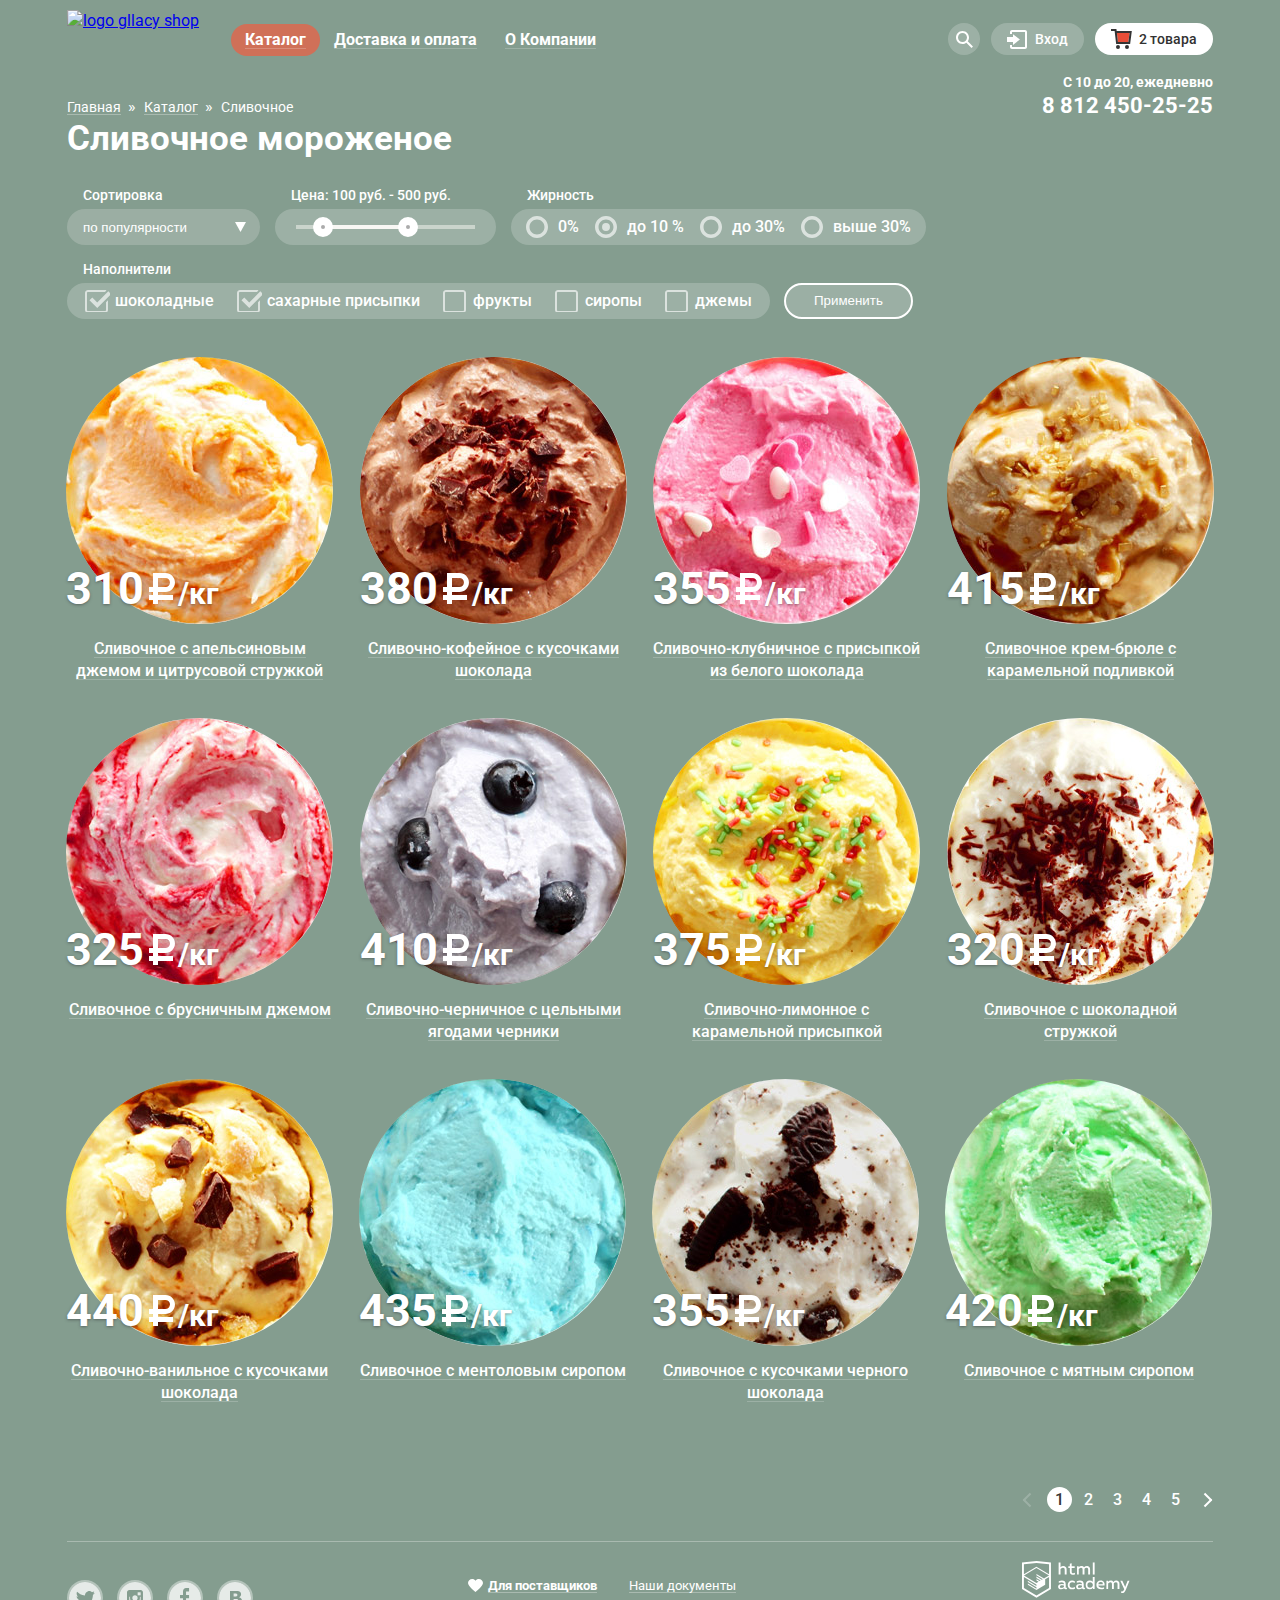
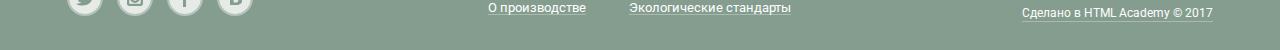
==== catalog.html @ b4f1379c "исправил select" ====
<!DOCTYPE html>
<html lang="ru">
  <head>
    <meta charset="utf-8">
    <title>HTML Academy: Глейси</title>
    <link rel="stylesheet" href="css/normalize.css">
    <link rel="stylesheet" href="css/style.css">
    <link href="https://fonts.googleapis.com/css?family=Roboto:400,500,700&amp;subset=cyrillic" rel="stylesheet">
  </head>
  <body>
      <header class="main-header container">
        <div class="header-control">
          <nav class="main-nav">
            <a class="logo" href="index.html"><img src="img/logo.svg" width="154" height="64" alt="logo gllacy shop"></a>
            <ul class="site-nav">
              <li class="site-nav-item nav-active"><a href="#">Каталог</a> 
                <ul class="submenu-catalog">
                  <li class="submenu-catalog-item novelty"><a  href="#">Новинки</a></li>
                  <li class="submenu-catalog-item current"><a href="catalog.html">Сливочное</a></li>
                  <li class="submenu-catalog-item"><a href=#>Щербеты</a></li>
                  <li class="submenu-catalog-item"><a href="#">Фруктовый лед</a></li>
                  <li class="submenu-catalog-item"><a href="#">Мелорин</a></li>
                </ul> 
              </li>
              <li class="site-nav-item"><a href="#">Доставка и оплата</a></li>
              <li class="site-nav-item"><a href="#">О Компании</a></li>
            </ul>
          </nav>
          <section class="user-block">
            <h3 class="visually-hidden">Пользовательский блок</h3>
            <ul class="user-block-items">
              <li class="user-search">
                <span class="search" tabindex="0"></span>
                <ul class="window-search">
                  <li>
                    <form class="search-header" action="https://echo.htmlacademy.ru" method="GET">
                      <input type="search" name="site-search" id="search" placeholder="Что ищем?">
                    </form>
                    <label for="search"><span class="visually-hidden" поиск</label>
                  </li>
                </ul>
              </li>
              <li class="user-login">
                <a class="entry" tabindex="0">Вход</a>
                <ul class="window-login">
                  <li>
                    <form class="entry-form"
                    action="https://echo.htmlacademy.ru/" method="POST">
                      <input type="email" name="user-email" id="email" placeholder="Электронная почта">
                      <input type="password" name="user-password" placeholder="Пароль">
                      <button class="btn" type="submit">Войти</button>
                    </form>
                    <div class="registration-container">
                      <a class="registration link-black" href="#">Забыли пароль?</a>
                      <a class="registration link-black" href="#">Новая регистрация</a>
                    </div>
                  </li>
                </ul>
              </li>
              <li class="user-cart">
                <a class="cart buy" href="#">2 товара</a>
                <ul class="window-cart">
                  <table class="status-cart">
                    <tr class="item-cart">
                      <td class="buy-del"><button class="item-del"></button></td>
                      <td class="img-cart">
                        <img src="img/cream-1.jpg" width="33" height="33" alt="Пломбир с апельсиновым джемом">
                      </td>
                      <td class="name-cart">
                        <a href="#">Пломбир с апельсиновым джемом</a>
                      </td>
                      <td class="mass-cart">1,5 кг х</td>
                      <td class="price-cart">200 руб</td>
                      <td class="sum-cart">300 руб.</td>
                    </tr>
                    <tr class="item-cart">
                      <td class="buy-del"><button class="item-del"></button></td>
                      <td class="img-cart">
                        <img src="img/cream-2.jpg" width="33" height="33" alt="Клубничный пломбир с присыпкой из белого шоколада">
                      </td>
                      <td class="name-cart">
                        <a href="#">Клубничный пломбир с присыпкой из белого шоколада</a>
                      </td>
                      <td class="mass-cart">1,5 кг х</td>
                      <td class="price-cart">300 руб</td>
                      <td class="sum-cart">450 руб.</td>
                    </tr>
                  </table>
                  <p class="total-cart">Итого: 750 руб.</p>
                  <a class="button checkout-cart" href="#">Оформить заказ</a>
                </ul>
              </li>
            </ul>
          </section>
        </div>
        <div class="header-info">
          <ul class="bread-crumbs">
            <li class="bread-crumbs-item prev-position">
              <a class="link-white" href="index.html">Главная</a>
            </li>
            <li class="bread-crumbs-item prev-position">
              <a class="link-white" href="#">Каталог</a>
            </li>
            <li class="bread-crumbs-item">
              <a>Сливочное</a>
            </li>

          </ul>
          <div class="header-contact">
            <p class="header-contact-hours">C 10 до 20, ежедневно</p>
            <p class="header-contact-phone">8 812 450-25-25</p>
          </div>
        </div>
      </header>
      <main>
      <h1 class="page-title container">Сливочное мороженое</h1>
      <section class="filter-catalog container">
        <h3 class="visually-hidden">Фильтр подбора товаров</h3>
        <form class="filter" action="https://echo.htmlacademy.ru/" method="post">
          <div class="filter-popular">
            <label class="filter-item-name" for="sorting-popular">Сортировка</label>
            <div class="select-style">
              <select name="filter-catalog-popular" id="sorting-popular">
                <option value="по популярности">по популярности</option>
                <option value="сначала недорогие">сначала не дорогие</option>
                <option value="сначала дорогие">сначала дорогие</option>
                <option value="по жирности">по жирности</option>
              </select>
            </div>
          </div>
          <div class="filter-price">
            <p class="filter-item-name">Цена: 100 руб. - 500 руб.</p>
            <div class="range-wrapper">
              <div class="range-band"></div>
              <div class="range-band-active">
                <span class="range-control-left"></span>
                <span class="range-control-right"></span>
              </div>
            </div>
          </div>
          <div class="filter-fat">
            <p class="filter-item-name">Жирность</p>
            <div class="filter-fat-control">
              <input class="visually-hidden" type="radio" name="filter-catalog-fat" id="fat-0" value="0%">
              <label for="fat-0">0%</label>
              <input class="visually-hidden" type="radio" name="filter-catalog-fat" id="fat-10" value="до 10%" checked>
              <label for="fat-10">до 10 %</label>
              <input class="visually-hidden" type="radio" name="filter-catalog-fat" id="fat-30" value="до 30%">
              <label for="fat-30">до 30%</label>
              <input class="visually-hidden" type="radio" name="filter-catalog-fat" id="fat-over-30" value="выше 30%">
              <label for="fat-over-30">выше 30%</label>
            </div>
          </div>
          <div class="filter-additive">
            <p class="filter-item-name">Наполнители</p>
            <div class="filter-additive-control">
              <input class="visually-hidden" type="checkbox" name="chocolate-additive" id="chocolate-additive" checked>
              <label for="chocolate-additive">шоколадные</label>
              <input class="visually-hidden" type="checkbox" name="sugar-additive" id="sugar-additive" checked>
              <label for="sugar-additive">сахарные присыпки</label>
              <input class="visually-hidden" type="checkbox" name="fruit-additive" id="fruit-additive">
              <label for="fruit-additive">фрукты</label>
              <input class="visually-hidden" type="checkbox" name="syrup-additive" id="syrup-additive">
              <label for="syrup-additive">сиропы</label>
              <input class="visually-hidden" type="checkbox" name="jam-additive" id="jam-additive">
              <label for="jam-additive">джемы</label>
            </div>
          </div>
          <button class="btn-filter" type="submit">Применить</button>
        </form>
      </section>
    <section class="catalog">
      <ul class="catalog-product">
        <li class="catalog-item" tabindex="0">
          <img src="img/cream-1.jpg" width="267" height="267" alt="Сливочное с апельсиновым джемом и цитрусовой стружкой">
          <p class="price">310</p>
          <p class="mass">/кг</p>
          <div class="name-cream-container">
            <a class="name-cream" href="#">Сливочное с апельсиновым джемом и цитрусовой стружкой</a>
          </div>
          <div class="catalog-item-active"></div>
          <button class="btn" type="button">Быстрый просмотр</button>
        </li>
        <li class="catalog-item" tabindex="0">
          <img src="img/cream-2.jpg" alt="Сливочно-кофейное с кусочками шоколада">
          <p class="price">380</p>
          <p class="mass">/кг</p>
          <div class="name-cream-container">
            <a class="name-cream" href="#">Сливочно-кофейное с кусочками шоколада</a>
          </div>
          <div class="catalog-item-active"></div>
          <button class="btn" type="button">Быстрый просмотр</button>
        </li>
        <li class="catalog-item" tabindex="0">
          <img src="img/cream-3.jpg" alt="Сливочно-клубничное с присыпкой из белого шоколада">
          <p class="price">355</p>
          <p class="mass">/кг</p>
          <div class="name-cream-container">
            <a class="name-cream" href="#">Сливочно-клубничное с присыпкой из белого шоколада</a>
          </div>
          <div class="catalog-item-active"></div>
          <button class="btn" type="button">Быстрый просмотр</button>
        </li>
        <li class="catalog-item" tabindex="0">
          <img src="img/cream-4.jpg" alt="Сливочное крем-брюле с карамельной подливкой">
          <p class="price">415</p>
          <p class="mass">/кг</p>
          <div class="name-cream-container">
            <a class="name-cream" href="#">Сливочное крем-брюле с карамельной подливкой</a>
          </div>
          <div class="catalog-item-active"></div>
          <button class="btn" type="button">Быстрый просмотр</button>
        </li>
        <li class="catalog-item" tabindex="0">
          <img src="img/cream-5.jpg" alt="Сливочное с брусничным джемом">
          <p class="price">325</p>
          <p class="mass">/кг</p>
          <div class="name-cream-container">
            <a class="name-cream" href="#">Сливочное с брусничным джемом</a>
          </div>
          <div class="catalog-item-active"></div>
          <button class="btn" type="button">Быстрый просмотр</button>
        </li>
        <li class="catalog-item" tabindex="0">
          <img src="img/cream-6.jpg" alt="Сливочно-черничное с цельными ягодами черники">
          <p class="price">410</p>
          <p class="mass">/кг</p>
          <div class="name-cream-container">
            <a class="name-cream" href="#">Сливочно-черничное с цельными ягодами черники</a>
          </div>
          <div class="catalog-item-active"></div>
          <button class="btn" type="button">Быстрый просмотр</button>
        </li>
        <li class="catalog-item" tabindex="0">
          <img src="img/cream-7.jpg" alt="Сливочно-лимонное с карамельной присыпкой">
          <p class="price">375</p>
          <p class="mass">/кг</p>
          <div class="name-cream-container">
            <a class="name-cream" href="#">Сливочно-лимонное с карамельной присыпкой</a>
          </div>
          <div class="catalog-item-active"></div>
          <button class="btn" type="button">Быстрый просмотр</button>
        </li>
        <li class="catalog-item" tabindex="0">
          <img src="img/cream-8.jpg" alt="Сливочное с шоколадной стружкой">
          <p class="price">320</p>
          <p class="mass">/кг</p>
          <div class="name-cream-container">
            <a class="name-cream" href="#">Сливочное с шоколадной стружкой</a>
          </div>
          <div class="catalog-item-active"></div>
          <button class="btn" type="button">Быстрый просмотр</button>
        </li>
        <li class="catalog-item" tabindex="0">
          <img src="img/cream-9.jpg" alt="Сливочно-ванильное с кусочками шоколада">
          <p class="price">440</p>
          <p class="mass">/кг</p>
          <div class="name-cream-container">
            <a class="name-cream" href="#">Сливочно-ванильное с кусочками шоколада</a>
          </div>
          <div class="catalog-item-active"></div>
          <button class="btn" type="button">Быстрый просмотр</button>
        </li>
        <li class="catalog-item" tabindex="0">
          <img src="img/cream-10.jpg" alt="Сливочноe с ментоловым сиропом">
          <p class="price">435</p>
          <p class="mass">/кг</p>
          <div class="name-cream-container">
            <a class="name-cream" href="#">Сливочноe с ментоловым сиропом</a>
          </div>
          <div class="catalog-item-active"></div>
          <button class="btn" type="button">Быстрый просмотр</button>
        </li>
        <li class="catalog-item" tabindex="0">
          <img src="img/cream-11.jpg" alt="Сливочное с кусочками черного шоколада">
          <p class="price">355</p>
          <p class="mass">/кг</p>
          <div class="name-cream-container">
            <a class="name-cream" href="#">Сливочное с кусочками черного шоколада</a>
          </div>
          <div class="catalog-item-active"></div>
          <button class="btn" type="button">Быстрый просмотр</button>
        </li>
        <li class="catalog-item" tabindex="0" tabindex="0">
          <img src="img/cream-12.jpg" alt="Сливочное с мятным сиропом">
          <p class="price">420</p>
          <p class="mass">/кг</p>
          <div class="name-cream-container">
            <a class="name-cream" href="#">Сливочное с мятным сиропом</a>
          </div>
          <div class="catalog-item-active"></div>
          <button class="btn" type="button">Быстрый просмотр</button>
        </li>
      </ul>
      <ul class="paginator">
        <li><a class="prev no-active" href="#"></a></li>
        <li><a class="page-number current" href="#">1</a></li>
        <li><a class="page-number" href="#">2</a></li>
        <li><a class="page-number" href="#">3</a></li>
        <li><a class="page-number" href="#">4</a></li>
        <li><a class="page-number" href="#">5</a></li>
        <li><a class="next" href="#"></a></li>
      </ul>
    </section>
    </main>
    <footer class="main-footer container">
      <ul class="social">
        <li><a class="social-btn tv" href="#">Твитер</a></li>
        <li><a class="social-btn inst" href="#">Инстаграмм</a></li>
        <li><a class="social-btn fb" href="#">Фейсбук</a></li>
        <li><a class="social-btn vk" href="#">ВК</a></li>
      </ul>
      <ul class="footer-info">
        <li class="heart"><a class="link-white" href="#">Для поставщиков</a></li>
        <li><a class="link-white" href="#">О производстве</a></li>
      </ul>
      <ul class="footer-info">
        <li><a class="link-white" href="#">Наши документы</a></li>
        <li><a class="link-white" href="#">Экологические стандарты</a></li>
      </ul>
      <div class="copyright">
        <a class="link-white" class="logo-htmlacademy" href="https://htmlacademy.ru/intensive/htmlcss" target="_blank">
          <img src="img/logo-htmlacademy.svg" width="108" height="39" alt="logo Htmlacademy">
          <p>Сделано в HTML Academy © 2017</p>
        </a>
      </div>
    </footer>
  </body>
</html>
---- css/style.css ----
.visually-hidden {
  position: absolute;
  clip: rect(0 0 0 0);
  width: 1px;
  height: 1px;
  margin: -1px;
 }
.container {
  max-width: 1146px;
  margin: 0 auto;
}
html {
  box-sizing: border-box;
}
*, ::before, ::after {
  box-sizing: inherit;
}
 body {
  font-family: "Roboto", "Arial", sans-serif;
  font-size: 16px;
  line-height: 22px;
  font-weight: 400;
  color: #ffffff;
  background-color: #849d8f; 
}
/*Поля ввода*/

input[type="text"],
textarea {
  padding: 9px 14px;
  font-size: 16px;
  line-height: 24px;
  color: #323232;
  border: 1px solid rgba(178, 178, 178, 0.52);
  border-radius: 5px;
}
input[type="search"],
input[type="email"],
input[type="password"] {
  padding: 9px 14px;
  font-size: 14px;
  line-height: 24px;
  color: #323232;
  border: 1px solid rgba(178, 178, 178, 0.52);
  border-radius: 5px;
}


input[type="search"]:hover,
input[type="email"]:hover,
input[type="password"]:hover,
input[type="text"]:hover,
textarea:hover {
  outline: none;
  border: 1px solid rgba(154, 154, 154, 0.52);
  box-shadow: inset 0 0 0 1px rgba(154, 154, 154, 0.52);
}
input[type="search"]:active,
input[type="email"]:active,
input[type="password"]:active,
input[type="text"]:active,
textarea:active,
input[type="search"]:focus,
input[type="email"]:focus,
input[type="password"]:focus,
input[type="text"]:focus,
textarea:focus {
  outline: none;
  border: 1px solid rgba(46, 136, 228, 0.52);
  border-radius: 5px;
  box-shadow: inset 0 0 0 1px rgba(46, 136, 228, 0.52);
} 
input[type="search"]::-webkit-input-placeholder,
input[type="email"]::-webkit-input-placeholder,
input[type="password"]::-webkit-input-placeholder,
input[type="text"]::-webkit-input-placeholder,
textarea::-webkit-input-placeholder {
  color: #999999;
}

/* Кнопки--> */
.button {
  text-decoration: none;
  background: linear-gradient(to top, rgba(231,74,53, 1), rgba(242, 104, 67, 1));
  box-shadow: 0 2px 2px 0 rgba(172, 16, 0, 0.64);
}
.btn {
  margin: 0;
  padding: 0;
  font-size: 18px;
  line-height: 24px;
  font-weight: 700;
  color: #fefefe;
  background: linear-gradient(to top, rgba(231,74,53, 1), rgba(242, 104, 67, 1));
  box-shadow: 0 2px 2px 0 rgba(172, 16, 0, 0.64);
  border:0;
}
.button:hover,
.button:focus,
.btn:hover,
.btn:focus {
  text-shadow: 0px 2px 5px rgba(160, 32, 11, 0.76);
  outline: none;
  background:    
    linear-gradient( rgba(255,255, 255, 0.2), rgba(255, 255, 255, 0.2)),
    linear-gradient(to top, rgba(231,74,53, 1), rgba(242, 104, 67, 1));
  box-shadow: 0px 2px 2px 0px rgba(172, 16, 0, 1);
} 
.button:active,
.btn:active {
  background:
    linear-gradient( rgba(0, 0, 0, 0.07), rgba(0, 0, 0, 0.07)),
    linear-gradient(to bottom, rgba(231,74,53, 1), rgba(242, 104, 67, 1));
  box-shadow: inset 0 2px 2px 0 rgba(172, 16, 0, 0.64);
  outline: none;
}
.link-white {
  position: relative;
  color: #ffffff;
  text-decoration: none;
}
.link-white::after {
  position: absolute;
  left: 0;
  bottom: 0;
  content: "";
  width: 100%;
  height: 1px;
  background: rgba(255, 255, 255, 0.3);
}
.link-white:hover,
.link-white:active {
  color: #ffbc9e;
}
.link-white:hover::after,
.link-white:active::after {
  background: rgba(249, 172, 159, 0.3);
}

.link-black {
  position: relative;
  color: #323232;
  text-decoration: none;
}
.link-black::after {
  position: absolute;
  left: 0;
  bottom: 0;
  content: "";
  width: 100%;
  height: 1px;
  background: rgba(0, 0, 0, 0.3);
}
.link-black:hover,
.link-black:active {
  color: #e84d37;
}
.link-black:hover::after,
.link-black:active::after {
  background: rgba(236, 89, 60, 0.3);
}

 
 /*header*/
.main-header {
  position: relative;
  margin: 10px auto;
  margin-bottom: 0px;
  z-index: 1;
}
.main-nav {
  display: flex;
}
.header-control {
  display: flex;
}
.logo {
  width: 154px;
  height: 64px;
  margin-right: 10px;
}
.site-nav {
  display: flex;
  flex-wrap: wrap;
  max-width: 690px;
  margin: 0;
  padding: 0;
  list-style: none;
}
.site-nav-item {
  position: relative;
  height: 100%;
  padding: 0;
  padding-top: 14px;
}
.site-nav-item a {
  position: relative;
  display: block;
  padding: 7px 14px;
  line-height: 18px;
  font-weight: 700;
  color: #ffffff;
  text-decoration: none;
  border-radius: 16px;
}
.site-nav-item a:after {
  position: absolute;
  top: 24px;
  display: block;
  width: calc(100% - 28px);
  height: 1px;
  content: "";
  background-color: rgba( 255, 255, 255, 0.2);
}
.nav-active > a {
  background-color: #d07058;
}
.site-nav-item > a:hover,
.site-nav-item > a:focus{
  color: #323232;
  background-color: #f7f6f3;
  outline: none;
}
.site-nav-item > a:active{
  background: #ededed;
  box-shadow: inset 0px 2px 1px 0px #696969;
  outline: none;
}
.site-nav-item:hover .submenu-catalog {
  display: block;
}
.submenu-catalog {
  position: absolute;
  top: 50px;
  left: -7px;
  z-index: 2;
  display: none;
  width: 143px;
  padding: 0;
  list-style: none;
  background-color: #f8f7f4;
  border-radius: 5px;
  box-shadow: 0px 20px 20px 0px rgba(0, 0, 0, 0.4);
  overflow: hidden;
}

.submenu-catalog-item:hover {
  background-color: #fbded7;
}
.submenu-catalog-item {
  padding: 8px 6px;
}
.submenu-catalog-item:last-child {
  padding-bottom: 12px;
}
.submenu-catalog-item.novelty {
  padding: 11px 6px;
  border-bottom: 1px solid rgba(53, 53, 53, 0.2);
}
.submenu-catalog-item.novelty a {
  font-weight: 700;
}
.submenu-catalog-item:active {
  background-color: #f6b5a5;
}
.submenu-catalog-item.current {
  background-color: #d07058;
}
.submenu-catalog-item a {
  padding: 0 14px;
  font-size: 14px;
  line-height: 16px;
  font-weight: 400;
  text-decoration: none;
  color: #323232;
}




.user-block {
  margin-left: auto;
}
.user-block-items {
  display: flex;
  margin: 0;
  padding: 0;
  height: 100%;
  list-style: none;
}
.user-block-items > li {
  padding-top: 13px;
}
.search {
  display: inline-block;
  margin-right: 11px; 
  padding: 16px 16px;
  background: rgba(255, 255, 255, 0.2) url(../img/loupe.svg) no-repeat;
  background-position: 50%;
  border-radius: 50%;
}
.search:hover,
.search:focus {
  background: rgb(248, 247, 244) url(../img/loupe-activ.svg) no-repeat;
  background-position: 50%;
}
.user-search {
  position: relative;
}
.user-search:hover .window-search {
  display: block;
}
.window-search {
  position: absolute;
  display: none;
  top: 50px;
  left: -307px;
  width: 341px;
  margin: 0;
  padding: 0;
  list-style: none;
  background-color: #f8f7f4;
  border-radius: 6px;
  box-shadow: 0px 20px 20px 0px rgba(0, 0, 0, 0.4);
}
.search-header input[type="search"] {
  width: 311px;
  margin: 20px 15px;
  border: 1px solid rgb(211, 211, 210);
}

.entry {
  display: inline-block;
  margin-right: 11px;
  padding: 8px 16px;
  font-size: 14px;
  line-height: 16px;
  font-weight: 500;
  background: rgba(255, 255, 255, 0.2);
  border-radius: 16px;
}
.entry::before {
  padding: 4px 14px;
  content: "";
  background: url(../img/entry.svg) no-repeat;
  background-position-y: center;
}
.entry:hover,
.entry:focus {
  color: rgb(50, 50, 50);
  background: rgb(248, 247, 244);
}
.entry:hover::before,
.entry:focus::before {
  background: url(../img/entry-activ.svg) no-repeat;
  background-position-y: center;
}
.user-login {
  position: relative;
}
.user-login:hover .window-login {
  display: block;
}
.window-login li {
  padding-bottom: 5px;
}
.window-login {
  position: absolute;
  display: none;
  top: 50px;
  left: -182px;
  width: 277px;
  padding: 18px;
  background-color: rgb(248, 247, 244);
  box-shadow: 0px 20px 20px 0px rgba(0, 0, 0, 0.4);
  border-radius: 6px;
}
.entry-form input[type="email"] {
  width: 241px;
  margin-bottom: 20px;
  font-size: 14px;
}
.entry-form input[type="password"] {
  width: 241px;
  margin-bottom: 20px;
  font-size: 14px;
  line-height: 24px;
}
.window-login .btn {
  padding: 10px 26px;
  border-radius: 22px;
}
.registration-container {
  position: absolute;
  left: 139px;
  top: 145px;
}
.registration {
  width: 125px;
  font-size: 13px;
  line-height: 24px;
  text-decoration: none;
  color: #323232; 
}
.cart {
  display: inline-block;
  padding: 8px 34px;
  padding-left: 16px;
  text-decoration: none;
  font-size: 14px;
  line-height: 16px;
  font-weight: 500;
  color: rgb(255, 255, 255);
  background: rgba(255, 255, 255, 0.2);
  border-radius: 16px;
}
.cart::before {
  padding: 3px 14px;
  content: "";
  background: url(../img/cart.svg) no-repeat;
  background-position-y: center;
}

.header-info {
  display: flex;
}
.header-contact {
  display: flex;
  flex-direction: column;
  margin-left: auto;
}
.header-contact p {
  margin: 0;
  margin-left: auto;
}
.header-contact-hours {
  padding-bottom: 4px;
  font-size: 14px;
  line-height: 16px;
  font-weight: 700;
}
.header-contact-phone {
  font-size: 22px;
  line-height: 24px;
  font-weight: 700;
}


/* Слайдер*/
.slider-wrapper {
  position: relative;
  height: 530px;
}
.slider {
  
  padding: 0 50px;
}
.slider-controls label {
  display: inline-block;
  width: 20px;
  height: 20px;
  margin: 0;
  margin-right: 6px;
  border: 2px solid rgba(255, 255, 255, 1);
  border-radius: 50%;
  cursor: pointer;
}
.slides-1 a,
.slides-2 a,
.slides-3 a {
  padding: 10px 42px;
  top: 425px;
  left: 383px;
  font-weight: 700;
  font-size: 32px;
  line-height: 44px;
  color: #ffffff;
  border-radius: 32px;
  position: absolute;
  
}
.slides-1 b,
.slides-2 b,
.slides-3 b {
  position: absolute;
  top: 275px;
  left: 177px;
  width: 690px;
  margin: 0 auto;
  font-size: 60px;
  line-height: 60px;
  font-weight: 700;
  text-align: center;
}
.slider-controls label:hover {
  background-color: rgba(255, 255, 255, 0.4);
}
.slider-controls {
  position: absolute;
  top: 448px;
  left: 0px;
}
input[id^="btn-"] {
  display: none;
}
#btn-1:checked ~ .slider-controls label[for="btn-1"] {
  background-color: rgba(255, 255, 255, 1);
}
#btn-2:checked ~ .slider-controls label[for="btn-2"] {
  background-color: rgba(255, 255, 255, 1);
}
#btn-3:checked ~ .slider-controls label[for="btn-3"] {
  background-color: rgba(255, 255, 255, 1);
}
.slides-1,
.slides-2,
.slides-3 {
  position: relative;
  display: none;
}
.slides-1 img,
.slides-2 img,
.slides-3 img {
  position: absolute;
  z-index: -1;
  top: -118px
}

input[id="btn-1"]:checked ~ .slider-inner .slides-1 {
  display: block
}
input[id="btn-2"]:checked ~ .slider-inner .slides-2 {
  display: block
}
input[id="btn-3"]:checked ~ .slider-inner .slides-3 {
  display: block
}


/*Банеры*/
.baners {
  display: flex;
  justify-content: space-between;
  margin-bottom: 33px;
}
.baner {
  width: 560px;
  min-height: 229px;
  padding: 16px 20px;
  font-weight: 700;
  border-radius: 12px;
}
.baner h3 {
  margin-top: 0;
  margin-bottom: 16px;
  font-size: 35px;
  line-height: 41px;
}
.baner p {
  margin: 0;
  margin-bottom: 44px;
  font-size: 18px;
  line-height: 22px;
}
.baner a {
  float: right;
  padding: 10px 22px;
  font-size: 18px;
  line-height: 24px;
  font-weight: 700;
  color: #ffffff;
  border-radius: 23px;
}
.baner-left {
  background: #760221 url("../img/raspberry-background.jpg") no-repeat;
  background-position: center;
}
.baner-right {
  background: #7b5241 url(../img/chocolate-background.jpg) no-repeat;
  background-position: center;
}

/*Популярные товары*/
.catalog {
  max-width: 1200px;
  margin: 0 auto;
  }
.popular {
  margin-bottom: 10px;
}
.catalog-product {
  display: flex;
  flex-wrap: wrap;
  width: 100%;
  margin: 0;
  padding: 0 13px;
  justify-content: space-between;
  list-style: none;
}
.catalog-item {
  position: relative;
  width: 293px;
  padding: 6px 13px;
  padding-bottom: 22px;
  text-align: center;
}
.catalog-item-active {
  display: none;
  position: absolute;
  width: 100%;
  height: calc(100% + 44px);
  top: 0px;
  left: 0px;
  z-index: -1;
  background-color: rgba(248, 247, 244, 0.2);
  border-radius: 5px;
  box-shadow: 0px 20px 20px 0px rgba(0, 0, 0, 0.4);
}
.catalog-item .btn {
  display: none;
  position: absolute;
  left: 47px;
  width: 200px;
  padding: 10px;
  border-radius: 22px;
}
.catalog-item:hover,
.catalog-item:focus {
  z-index: 1;
}
.catalog-item:hover .catalog-item-active,
.catalog-item:hover .btn,
.catalog-item:focus .catalog-item-active,
.catalog-item:focus .btn{
  display: block;
}


.hit::before {
  position: absolute;
  content: "";
  left: 13px;
  padding: 31px;
  background: url(../img/hit-image.svg) no-repeat; 
}
.catalog-item img {
  display: block;
  width: 267px;
  height: 267px;
  margin-bottom: 14px;
  border-radius: 50%;
}
.catalog-item .price {
  position: absolute;
  top: 168px;
  font-size: 45px;
  line-height: 45px;
  font-weight: 700;
  text-shadow: 0 1px 3px rgba(49, 50, 53, 0.5);
}
.catalog-item .price::after {
  content: "";
  display: inline-block;
  width: 35px;
  height: 40px;
  background: url(../img/rub.svg) no-repeat;
  background-position: 3px 7px;
}
.catalog-item .mass {
  position: absolute;
  top: 190px;
  left: 125px;
  font-size: 30px;
  line-height: 45px;
  font-weight: 700;
  text-shadow: 0 1px 3px rgba(49, 50, 53, 0.5);
}
.catalog-item .name-cream-container {
  position: relative;
  display: inline-block;
  width: 267px;
  margin-bottom: 8px;
}
.catalog-item .name-cream {
  font-weight: 500;
  color: #ffffff;
  text-decoration: none;
  box-shadow: inset 0 -1px 0 0 rgba( 255, 255, 255, 0.2);
}
 
/*Особенности*/
.features {
  margin-bottom: 38px;
  padding: 24px 8px;
  color: rgb(50, 50, 50);
  background: rgb(241, 231, 210) url(../img/features-background.jpg) repeat;
  border-radius: 12px;
}
.features h1 {
  margin: 0 13px;
  font-size: 24px;
  line-height: 30px;
  text-align: left;
}
.advantages {
  display: flex;
  flex-wrap: wrap;
  margin: 0;
  padding: 0;
  list-style: none;
}
.advantages-item {
  position: relative;
  margin: 0 13px;
  margin-top: 20px;
  margin-bottom: 2px;
  width: 539px;
  padding-left: 57px;
}
.production::before {
  position: absolute;
  left: 0px;
  top: -14px;
  padding: 25px 25px;
  content: "";
  background: url(../img/cream-image.svg) no-repeat;
}
.ingredients::before {
  position: absolute;
  left: 0px;
  top: -14px;
  padding: 25px 25px;
  content: "";
  background: url(../img/beef-image.svg) no-repeat;
}
.natural::before {
  position: absolute;
  left: 0px;
  top: -14px;
  padding: 25px 25px;
  content: "";
  background: url(../img/sheet-image.svg) no-repeat;
}
.termal-pack::before {
  position: absolute;
  left: 0px;
  top: -14px;
  padding: 25px 25px;
  content: "";
  background: url(../img/termometr-image.svg) no-repeat;
}

/*блог рассылка*/
.info {
  display: flex;
  justify-content: space-between;
  margin-bottom: 40px;
}
.blog {
  width: 560px;
  padding: 16px 20px;
  background: rgb(255, 255, 255) url(../img/strawberry-background.jpg) no-repeat 17% 39%;
  border-radius: 12px;
}
.title-blog {
  
  margin: 6px 0;
  padding: 0;
  font-weight: 500;
  color:rgb(50, 50, 50);
}
.news-blog {
  width: 285px;
  margin: 0;
  padding: 0;
  font-size: 24px;
  line-height: 30px;
  font-weight: 700;
}
.news-blog a {
  color: rgb(50, 50, 50);
}

.distribution {
  width: 560px;
  padding: 5px;
  background-image: repeating-linear-gradient(135deg, #f8f7f4 0px, #f8f7f4 7px, #92cdff 7px, #92cdff 14px, #f8f7f4 14px, #f8f7f4 21px, #fe9e90 21px, #fe9e90 28px);
  border-radius: 8px;
}
.distribution-content {
  padding: 18px 21px;
  background-color: #f8f7f4;
  border-radius: 8px;
  color: #5a5a5a;
}
.distribution-content p {
  margin: 10px 0;
  margin-bottom: 13px;
}
.distribution-form input[type="email"] {
  width: 369px;
  margin-top: 25px;
  margin-bottom: 16px;
  margin-right: 5px;
}
.distribution-form .btn {
  padding: 10px 19px;
  border-radius: 22px;
}

/*карта*/
.map {
  min-height: 430px;
  margin: 0 auto;
  padding: 62px 0;
  background: #ece5c8 url(../img/map-contact.jpg) no-repeat 50%;
}
.contact {
  width: 302px;
  margin-left: auto; 
  padding: 29px 26px;
  color: #323232;
  background: #fdfefe;
  border-radius: 8px;
}
.contact p {
  margin: 0;
}
.contact .name-contact {
  font-size: 14px;
  line-height: 20px;
}
.contact .addres {
  margin-bottom: 19px;
  font-size: 18px;
  line-height: 24px;
  font-weight: 700;
}
.contact .phone {
  margin-top: 5px;
  margin-bottom: 2px;
  font-size: 18px;
  line-height: 22px;
  font-weight: 700;
}
.contact .time {
  margin-bottom: 24px;
  font-size: 14px;
  line-height: 22px;
}
.contact .button {
  display:block;
  padding: 10px 12px;
  text-align: center;
  border-radius: 23px;
}
.contact a {
  font-size: 18px;
  line-height: 24px;
  color: #fefefe;
}

/*модалка*/
.modal-overlay {
  position: fixed;
  top: 0;
  left: 0;
  display: none;
  height: 100%;
  width: 100%;
  background-color: rgba(0, 0, 0, 0.3);
}
.modal {
  display: none;
  position: fixed;
  top: 338px;
  left: 50%;
  width: 478px;
  margin-left: -239px;
  padding: 16px 25px;
  background: #f8f7f4;
  border-radius: 10px;
}
.modal p {
  margin: 0;
  margin-bottom: 20px;
  font-size: 24px;
  line-height: 28px;
  font-weight: 500;
  color: #323232;
}
.modal .close {
  position: absolute;
  top: 15px;
  left: 445px;
  width: 18px;
  height: 18px;
  font-size: 0;
  background: url(../img/modal-close.svg) no-repeat;
  border: none;
  cursor: pointer;
}
.modal form {
  display: flex;
  flex-direction: column;
  margin-bottom: 9px;
}
.modal-form input[type="text"],
.modal-form input[type="email"] {
  width: 267px;
  margin-bottom: 20px;
}
.modal-form textarea {
  width: 100%;
  height: 155px;
  margin-bottom: 24px;
  padding: 7px 15px;
}
.modal-form .btn {
  padding: 11px 21px;
  align-self: flex-end;
  border-radius: 23px; 
}

/*footer*/
.main-footer {
  display: flex;
}
.social {
  display: flex;
  list-style: none;
  padding: 0;
  margin: 0;
  margin-top: 35px;
  margin-right: 205px;
  margin-bottom: 26px;
}
.social a {
  font-size: 0;
}
.social-btn {
  display: inline-block;
  width: 36px;
  height: 36px;
  margin-right: 14px;
  border: 2px solid rgba(255, 255, 255, 0.5);
  opacity: 0.8;
  border-radius: 50%;
}
.social-btn:hover {
  opacity: 1;
  border: 2px solid rgba(255, 255, 255, 0.7);
}
.social-btn:active {
  box-shadow: inset 0 2px 0 1px #888888;
}
.social-btn.tv {
  background: url(../img/twitter-logo.svg) no-repeat center;
}
.social-btn.inst {
  background: url(../img/instargam-logo.svg) no-repeat center;
}
.social-btn.fb {
  background: url(../img/facebook-logo.svg) no-repeat center;
}
.social-btn.vk {
  background: url(../img/vk-logo.svg) no-repeat center;
}

.footer-info {  
  margin: 0;
  margin-top: 32px;
  padding: 0 16px;
  list-style: none;
}
.footer-info a {
  font-size: 13px;
  line-height: 18px;
  color: #ffffff;
}
.heart {
  position: relative;
}
.heart a {
  font-weight: 700;
}
.heart::before {
  position: absolute;
  top: 5px;
  left: -20px;
  content: "";
  padding: 10px;
  background: url(../img/heart-image.svg) no-repeat;
}

.copyright {
  margin-top: 18px;
  margin-left: auto;
  font-size: 12px;
  line-height: 18px;
}
.copyright a {
  color: #fefefe;
}
.copyright p {
  margin: 0;
}



/*catalog*/


.cart.buy {
  padding: 8px 16px;
  color: rgb(50, 50, 50);
  background: rgba(255, 255, 255, 1);
  
}
.cart.buy::before {
  padding: 3px 14px;
  content: "";
  background: url(../img/cart-active.svg) no-repeat;
  background-position-y: center;
}

.user-cart:hover .buy + .window-cart {
  display: flex;
}
.window-cart {
  position: absolute;
  top: 49px;
  right: 0;
  display: none;
  flex-direction: column;
  padding: 5px 14px;
  background: #f8f7f4;
  border-radius: 5px;
  box-shadow: 0 20px 20px 0 rgba(0, 0, 0, 0.4);
}
.item-cart {
  height: 55px;
}
.status-cart {
  width: 512px;
  margin-bottom: 15px;
  font-size: 13px;
  line-height: 16px;
  color: #323232;
  border-collapse: collapse;
}
.buy-del {
  width: 25px;
  padding-top: 23px;
  vertical-align: baseline;
}
.item-del {
  display: block;
  width: 12px;
  height: 12px;
  padding: 0;
  background: url(../img/item-del.svg) no-repeat 50%;
  border:none;
}
.img-cart {
  width: 34px;
  padding-top: 10px;
  vertical-align: middle;
}
.img-cart img {
  border-radius: 50%;
}
.name-cart {
  width: 245px;
  padding-left: 12px;
  vertical-align: baseline;
}
.name-cart a {
  color: #323232;
  text-decoration: none;
}
.mass-cart {
  width: 58px;
  vertical-align: baseline;
  text-align: right;
 }
.price-cart {
  width: 78px;
  vertical-align: baseline;
  text-align: left;
  color: #999999;
}
.sum-cart {
  vertical-align: baseline;
  text-align: left;
}
.total-cart {
  margin: 0;
  padding: 14px 0;
  text-align: right;
  font-size: 15px;
  line-height: 18px;
  font-weight: 700;
  color: #323232;
  border-top: 1px solid;
}
.checkout-cart {
  align-self: flex-end;
  margin-bottom: 15px;
  padding: 10px 14px;
  font-size: 18px;
  line-height: 24px;
  font-weight: 700;
  color: #fefefe;
  border-radius: 22px;
}


.bread-crumbs {
  display: flex;
  margin-right: auto;
  align-items: flex-end;
  margin: 0;
  padding: 0;
  list-style: none;
}
.bread-crumbs a {
  font-size: 14px;
  line-height: 16px;
  color: #ffffff;
}
.prev-position {
  padding-right: 8px; 
}

.prev-position::after {
  content: " »";
  padding-left: 3px;
  text-decoration: none;
}
.page-title {
  margin-bottom: 28px;
  font-size: 35px;
  line-height: 41px;
  font-weight: 700;
}

.filter {
  display: flex;
  flex-wrap: wrap;
  width: 880px;
  margin-left: -15px;
}
.filter-popular,
.filter-price,
.filter-fat,
.filter-additive {
  margin-bottom: 16px;
  margin-left: 15px;
}


.filter-item-name {
  margin: 0;
  padding-left: 16px;
  margin-bottom: 6px;
  font-size: 14px;
  line-height: 16px;
  font-weight: 500;
}
.filter-popular {
  display: flex;
  flex-direction: column;
  flex-wrap: wrap;
}
.select-style {
  width: 193px;
  border-radius: 18px; 
  overflow: hidden;
}
.filter-popular select {
  height: 36px;
  padding: 0 12px;
  width: 120%;
  line-height: 18px;
  font-weight: 500;
  color: #ffffff;
  background: rgba(248, 247, 244, 0.2) url(../img/select-down.svg) no-repeat 168px 50%;
  border: none;
}
.filter-popular select:hover,
.filter-popular select:active,
.filter-popular select:focus {
  color: #323232;
  background: rgb(255, 255, 255) url(../img/select-down-active.svg) no-repeat 168px 50%;
  outline: none;
  background-size: 11px 10px;
}
.filter-price {
  display: flex;
  flex-direction: column;
  flex-wrap: wrap;
}
.range-wrapper {
  position: relative;
  background: rgba(255, 255, 255, 0.2);
  border-radius: 18px; 
}
.range-band {
  width: 179px;
  height: 4px;
  margin: 16px 21px;
  background: rgba(248, 247, 244, 0.5);
}
.range-band-active {
  position: absolute;
  bottom: 16px;
  left: 48px;
  width: 90px;
  height: 4px;
  background: rgba(248, 247, 244, 1);
}
.range-control-left {
  position: absolute;
  top: -8px;
  left: -10px;
  padding: 2px;
  content: "";
  background: #ababab;
  border: 8px solid #ffffff;
  border-radius: 10px;
  cursor: pointer;
}
.range-control-right {
  position: absolute;
  top: -8px;
  left: 75px;
  padding: 2px;
  content: "";
  background: #ababab;
  border: 8px solid #ffffff;
  border-radius: 10px;
  cursor: pointer;
}
.range-control-left:hover,
.range-control-right:hover {
  transform: scale(1.1);
}

.filter-fat-control {
  display: flex;
  padding: 9px 15px;
  background: rgba(255, 255, 255, 0.2);
  border-radius: 18px;
}
.filter-fat-control label{
  position: relative;
  margin-right: 16px;
  padding-left: 32px;
  line-height: 18px;
  font-weight: 500;
  cursor: pointer;
}
.filter-fat-control label:last-child {
  margin-right: 0;
}
.filter-fat-control label::before {
  position: absolute;
  top: -2px;
  left: 0px;
  width: 22px;
  height: 22px;
  content: "";
  background: url(../img/radio-off.svg) no-repeat;
  opacity: 0.8;
}
.filter-fat-control label:hover::before {
  opacity: 1;
}
.filter-fat-control input:disabled +label::before {
  opacity: 0.6;
}
.filter-fat-control input:checked + label:before {
  background: url(../img/radio-on.svg) no-repeat;
}
.filter-additive-control {
  display: flex;
  padding: 9px 18px;
  background: rgba(255, 255, 255, 0.2);
  border-radius: 18px;
}
.filter-additive-control label {
  position: relative;
  padding-left: 30px;
  margin-right: 23px;  
  line-height: 18px;
  font-weight: 500;
  cursor: pointer;
}
.filter-additive-control label:last-child {
  margin-right: 0;
}
.filter-additive-control label::before {
  position: absolute;
  top: -2px;
  left: 0;
  width: 25px;
  height: 22px;
  content: "";
  background: url(../img/checkbox-off.svg) no-repeat;
  opacity: 0.8;
}
.filter-additive-control label:hover::before,
.filter-additive-control input:focus + label::before {
  opacity: 1;
}
.filter-additive-control input:disabled + label::before {
  opacity: 0.6;
}
.filter-additive-control input:checked + label::before {
  background: url(../img/checkbox-on.svg) no-repeat;
}

.btn-filter {
  margin-top: 22px;
  margin-bottom: 16px;
  margin-left: 14px;
  padding: 7px 28px;
  line-height: 18px;
  font-weight: 500;
  color: #ffffff;
  background-color: rgba(255, 255, 255, 0.19);
  border: 2px solid #ffffff;
  border-radius: 18px;
}
.btn-filter:hover {
  color: #323232;
  padding: 9px 30px;
  background-color: rgba(255, 255, 255, 1);
  border: none;
}
.btn-filter:active {
  padding: 9px 30px;
  color: #323232;
  background-color: rgba(237, 237, 237, 1);
  border: none;
  box-shadow: inset 0px 2px 1px 0px rgba(105, 105, 105, 1);
}


.catalog {
  margin-top: 16px;
  }
 
.catalog-product li:last-child {
  margin-right: auto;
}


.paginator {
  display: flex;
  flex-wrap: wrap;
  justify-content: flex-end;
  margin: 0 27px;
  margin-top: 55px;
  padding: 0;
  padding-bottom: 30px;
  list-style: none;
  border-bottom: 1px solid rgba(255, 255,255,0.3);
}
.page-number {
  margin: 0 2px;
  padding: 3px 8px;
  line-height: 18px;
  font-weight: 500;
  color: #ffffff;
  text-decoration: none;
  border-radius: 50%;
}
.page-number.current,
.page-number.current:hover {
  color: #353535;
  background:rgba(255, 255, 255, 1);
}
.page-number:hover {
  background: rgba(255, 255, 255, 0.2);
}

.prev {
  position: relative;
  display: block;
  width: 23px;
  height: 22px;
}
.prev::before {
  position: absolute;
  top: 7px;
  content: "";
  width: 10px;
  height: 2px;
  background: rgba( 255, 255, 255, 1);
  transform: rotate(-45deg);
}
.prev::after {
  position: absolute;
  top: 13px;
  content: "";
  width: 10px;
  height: 2px;
  background: rgba( 255, 255, 255, 1);
  transform: rotate(45deg);
}
.next {
  position: relative;
  display: block;
  width: 23px;
  height: 22px;
}
.next::before {
  position: absolute;
  top: 7px;
  right: 0;
  content: "";
  width: 10px;
  height: 2px;
  background: rgba( 255, 255, 255, 1);
  transform: rotate(45deg);
}
.next::after {
  position: absolute;
  top: 13px;
  right: 0;
  content: "";
  width: 10px;
  height: 2px;
  background: rgba( 255, 255, 255, 1);
  transform: rotate(-45deg);
}
.prev.no-active,
.next.no-active {
  opacity: 0.2;
  cursor: auto;
}
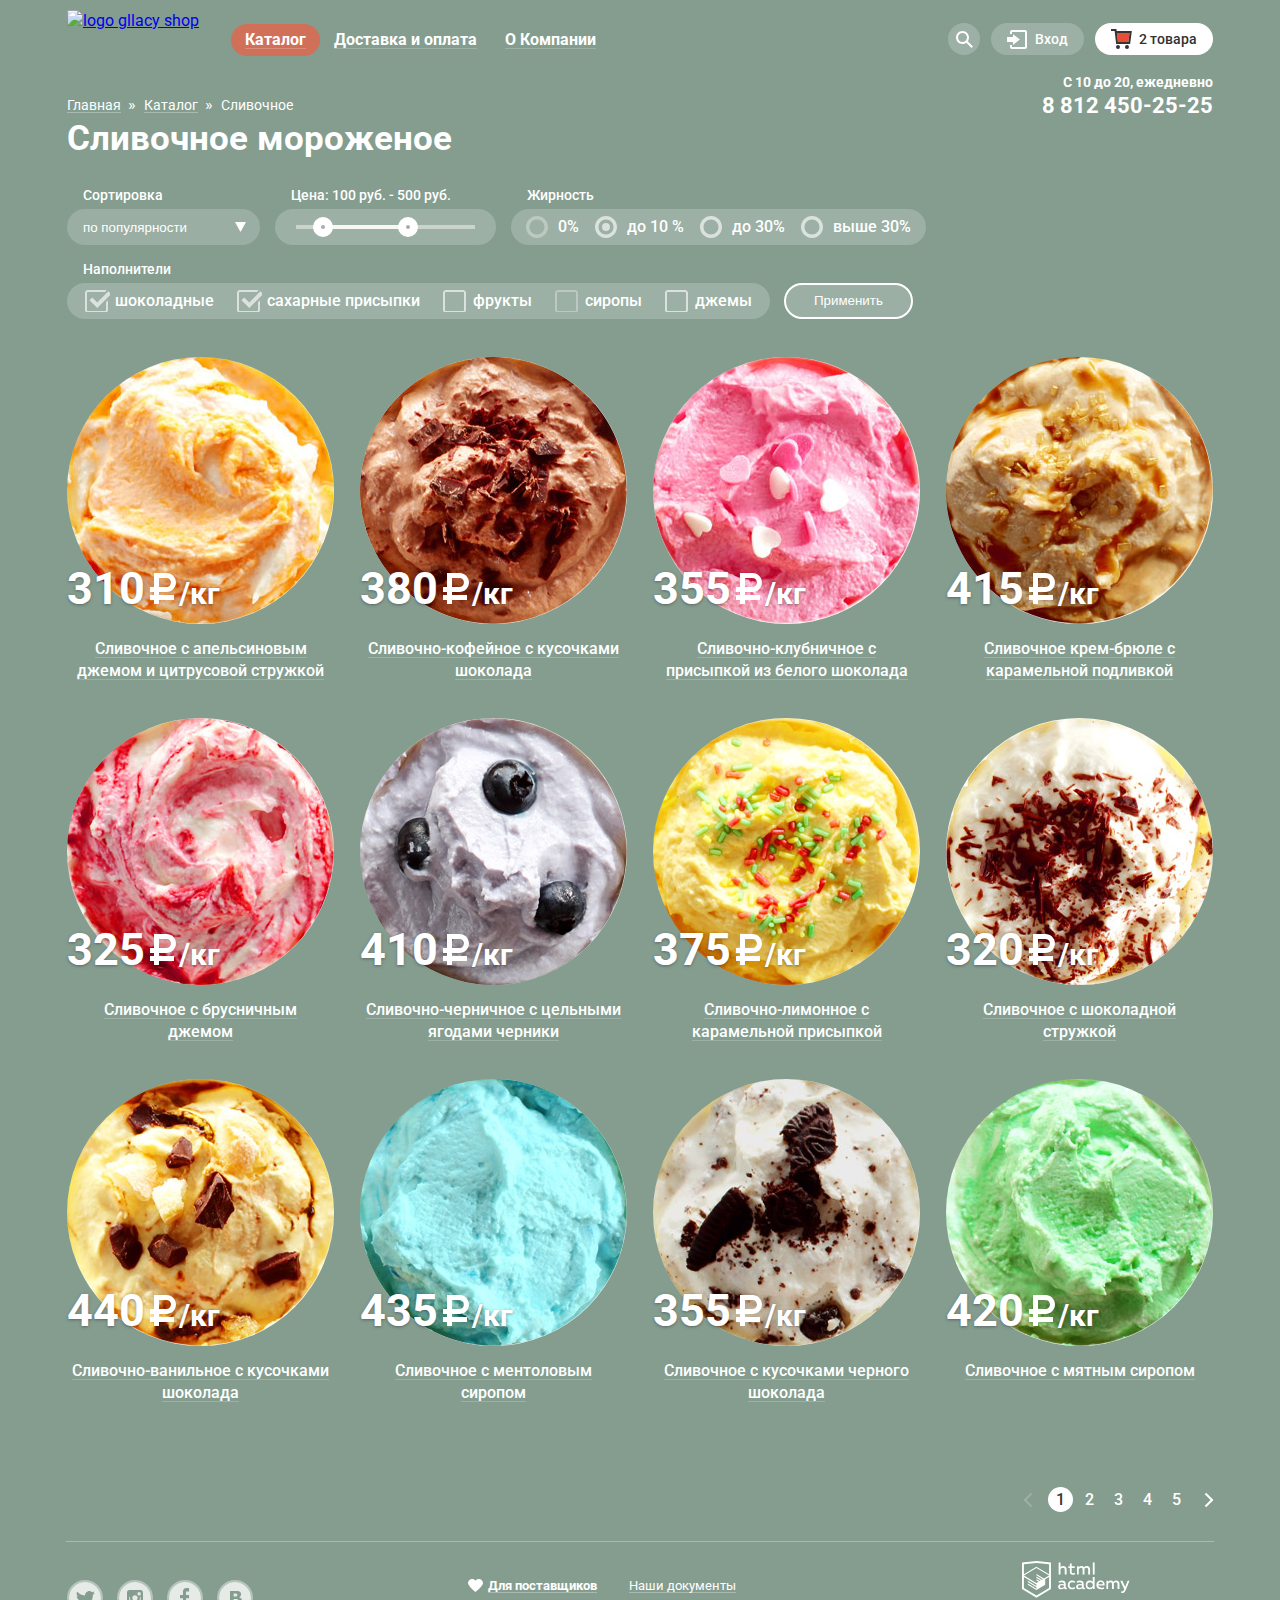
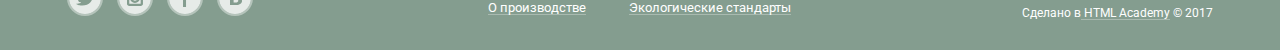
==== commit 63d5f00b: "исправил центровку" ====
--- a/catalog.html
+++ b/catalog.html
@@ -13,7 +13,7 @@
           <nav class="main-nav">
             <a class="logo" href="index.html"><img src="img/logo.svg" width="154" height="64" alt="logo gllacy shop"></a>
             <ul class="site-nav">
-              <li class="site-nav-item nav-active"><a href="#">Каталог</a> 
+              <li class="site-nav-item nav-active" tabindex="0"><a href="#">Каталог</a> 
                 <ul class="submenu-catalog">
                   <li class="submenu-catalog-item novelty"><a  href="#">Новинки</a></li>
                   <li class="submenu-catalog-item current"><a href="catalog.html">Сливочное</a></li>
@@ -29,19 +29,17 @@
           <section class="user-block">
             <h3 class="visually-hidden">Пользовательский блок</h3>
             <ul class="user-block-items">
-              <li class="user-search">
-                <span class="search" tabindex="0"></span>
+              <li class="user-search" tabindex="0"><span class="search"></span>
                 <ul class="window-search">
                   <li>
                     <form class="search-header" action="https://echo.htmlacademy.ru" method="GET">
                       <input type="search" name="site-search" id="search" placeholder="Что ищем?">
                     </form>
-                    <label for="search"><span class="visually-hidden" поиск</label>
+                    <label for="search"><span class="visually-hidden">поиск</span></label>
                   </li>
                 </ul>
               </li>
-              <li class="user-login">
-                <a class="entry" tabindex="0">Вход</a>
+              <li class="user-login" tabindex="0"><a class="entry">Вход</a>
                 <ul class="window-login">
                   <li>
                     <form class="entry-form"
@@ -57,37 +55,30 @@
                   </li>
                 </ul>
               </li>
-              <li class="user-cart">
-                <a class="cart buy" href="#">2 товара</a>
+              <li class="user-cart" tabindex="0"><a class="cart buy" href="#">2 товара</a>
                 <ul class="window-cart">
-                  <table class="status-cart">
-                    <tr class="item-cart">
-                      <td class="buy-del"><button class="item-del"></button></td>
-                      <td class="img-cart">
-                        <img src="img/cream-1.jpg" width="33" height="33" alt="Пломбир с апельсиновым джемом">
-                      </td>
-                      <td class="name-cart">
-                        <a href="#">Пломбир с апельсиновым джемом</a>
-                      </td>
-                      <td class="mass-cart">1,5 кг х</td>
-                      <td class="price-cart">200 руб</td>
-                      <td class="sum-cart">300 руб.</td>
-                    </tr>
-                    <tr class="item-cart">
-                      <td class="buy-del"><button class="item-del"></button></td>
-                      <td class="img-cart">
-                        <img src="img/cream-2.jpg" width="33" height="33" alt="Клубничный пломбир с присыпкой из белого шоколада">
-                      </td>
-                      <td class="name-cart">
-                        <a href="#">Клубничный пломбир с присыпкой из белого шоколада</a>
-                      </td>
-                      <td class="mass-cart">1,5 кг х</td>
-                      <td class="price-cart">300 руб</td>
-                      <td class="sum-cart">450 руб.</td>
-                    </tr>
-                  </table>
-                  <p class="total-cart">Итого: 750 руб.</p>
-                  <a class="button checkout-cart" href="#">Оформить заказ</a>
+                  <li>
+                    <table class="status-cart">
+                      <tr class="item-cart">
+                        <td class="buy-del"><button class="item-del"><span class="visually-hidden">удалить товар</span></button></td>
+                        <td class="img-cart"><img src="img/cream-1.jpg" width="33" height="33" alt="Пломбир с апельсиновым джемом"></td>
+                        <td class="name-cart"><a href="#">Пломбир с апельсиновым джемом</a></td>
+                        <td class="mass-cart">1,5 кг х</td>
+                        <td class="price-cart">200 руб</td>
+                        <td class="sum-cart">300 руб.</td>
+                      </tr>
+                      <tr class="item-cart">
+                        <td class="buy-del"><button class="item-del"><span class="visually-hidden">удалить товар</span></button></td>
+                        <td class="img-cart"><img src="img/cream-2.jpg" width="33" height="33" alt="Клубничный пломбир с присыпкой из белого шоколада"></td>
+                        <td class="name-cart"><a href="#">Клубничный пломбир с присыпкой из белого шоколада</a></td>
+                        <td class="mass-cart">1,5 кг х</td>
+                        <td class="price-cart">300 руб</td>
+                        <td class="sum-cart">450 руб.</td>
+                      </tr>
+                    </table>
+                  </li>
+                  <li><p class="total-cart">Итого: 750 руб.</p></li>
+                  <li class="send-order"><a class="button checkout-cart" href="#">Оформить заказ</a></li>
                 </ul>
               </li>
             </ul>
@@ -95,16 +86,9 @@
         </div>
         <div class="header-info">
           <ul class="bread-crumbs">
-            <li class="bread-crumbs-item prev-position">
-              <a class="link-white" href="index.html">Главная</a>
-            </li>
-            <li class="bread-crumbs-item prev-position">
-              <a class="link-white" href="#">Каталог</a>
-            </li>
-            <li class="bread-crumbs-item">
-              <a>Сливочное</a>
-            </li>
-
+            <li class="bread-crumbs-item prev-position"><a class="link-white" href="index.html">Главная</a></li>
+            <li class="bread-crumbs-item prev-position"><a class="link-white" href="#">Каталог</a></li>
+            <li class="bread-crumbs-item"><a>Сливочное</a></li>
           </ul>
           <div class="header-contact">
             <p class="header-contact-hours">C 10 до 20, ежедневно</p>
@@ -141,7 +125,7 @@
           <div class="filter-fat">
             <p class="filter-item-name">Жирность</p>
             <div class="filter-fat-control">
-              <input class="visually-hidden" type="radio" name="filter-catalog-fat" id="fat-0" value="0%">
+              <input class="visually-hidden" type="radio" name="filter-catalog-fat" id="fat-0" value="0%" disabled>
               <label for="fat-0">0%</label>
               <input class="visually-hidden" type="radio" name="filter-catalog-fat" id="fat-10" value="до 10%" checked>
               <label for="fat-10">до 10 %</label>
@@ -160,7 +144,7 @@
               <label for="sugar-additive">сахарные присыпки</label>
               <input class="visually-hidden" type="checkbox" name="fruit-additive" id="fruit-additive">
               <label for="fruit-additive">фрукты</label>
-              <input class="visually-hidden" type="checkbox" name="syrup-additive" id="syrup-additive">
+              <input class="visually-hidden" type="checkbox" name="syrup-additive" id="syrup-additive" disabled>
               <label for="syrup-additive">сиропы</label>
               <input class="visually-hidden" type="checkbox" name="jam-additive" id="jam-additive">
               <label for="jam-additive">джемы</label>
@@ -170,6 +154,7 @@
         </form>
       </section>
     <section class="catalog">
+      <h2 class="visually-hidden">Каталог товаров</h2>
       <ul class="catalog-product">
         <li class="catalog-item" tabindex="0">
           <img src="img/cream-1.jpg" width="267" height="267" alt="Сливочное с апельсиновым джемом и цитрусовой стружкой">
@@ -182,7 +167,7 @@
           <button class="btn" type="button">Быстрый просмотр</button>
         </li>
         <li class="catalog-item" tabindex="0">
-          <img src="img/cream-2.jpg" alt="Сливочно-кофейное с кусочками шоколада">
+          <img src="img/cream-2.jpg" width="267" height="267" alt="Сливочно-кофейное с кусочками шоколада">
           <p class="price">380</p>
           <p class="mass">/кг</p>
           <div class="name-cream-container">
@@ -192,7 +177,7 @@
           <button class="btn" type="button">Быстрый просмотр</button>
         </li>
         <li class="catalog-item" tabindex="0">
-          <img src="img/cream-3.jpg" alt="Сливочно-клубничное с присыпкой из белого шоколада">
+          <img src="img/cream-3.jpg" width="267" height="267" alt="Сливочно-клубничное с присыпкой из белого шоколада">
           <p class="price">355</p>
           <p class="mass">/кг</p>
           <div class="name-cream-container">
@@ -202,7 +187,7 @@
           <button class="btn" type="button">Быстрый просмотр</button>
         </li>
         <li class="catalog-item" tabindex="0">
-          <img src="img/cream-4.jpg" alt="Сливочное крем-брюле с карамельной подливкой">
+          <img src="img/cream-4.jpg" width="267" height="267" alt="Сливочное крем-брюле с карамельной подливкой">
           <p class="price">415</p>
           <p class="mass">/кг</p>
           <div class="name-cream-container">
@@ -212,7 +197,7 @@
           <button class="btn" type="button">Быстрый просмотр</button>
         </li>
         <li class="catalog-item" tabindex="0">
-          <img src="img/cream-5.jpg" alt="Сливочное с брусничным джемом">
+          <img src="img/cream-5.jpg" width="267" height="267" alt="Сливочное с брусничным джемом">
           <p class="price">325</p>
           <p class="mass">/кг</p>
           <div class="name-cream-container">
@@ -222,7 +207,7 @@
           <button class="btn" type="button">Быстрый просмотр</button>
         </li>
         <li class="catalog-item" tabindex="0">
-          <img src="img/cream-6.jpg" alt="Сливочно-черничное с цельными ягодами черники">
+          <img src="img/cream-6.jpg" width="267" height="267" alt="Сливочно-черничное с цельными ягодами черники">
           <p class="price">410</p>
           <p class="mass">/кг</p>
           <div class="name-cream-container">
@@ -232,7 +217,7 @@
           <button class="btn" type="button">Быстрый просмотр</button>
         </li>
         <li class="catalog-item" tabindex="0">
-          <img src="img/cream-7.jpg" alt="Сливочно-лимонное с карамельной присыпкой">
+          <img src="img/cream-7.jpg" width="267" height="267" alt="Сливочно-лимонное с карамельной присыпкой">
           <p class="price">375</p>
           <p class="mass">/кг</p>
           <div class="name-cream-container">
@@ -242,7 +227,7 @@
           <button class="btn" type="button">Быстрый просмотр</button>
         </li>
         <li class="catalog-item" tabindex="0">
-          <img src="img/cream-8.jpg" alt="Сливочное с шоколадной стружкой">
+          <img src="img/cream-8.jpg" width="267" height="267" alt="Сливочное с шоколадной стружкой">
           <p class="price">320</p>
           <p class="mass">/кг</p>
           <div class="name-cream-container">
@@ -252,7 +237,7 @@
           <button class="btn" type="button">Быстрый просмотр</button>
         </li>
         <li class="catalog-item" tabindex="0">
-          <img src="img/cream-9.jpg" alt="Сливочно-ванильное с кусочками шоколада">
+          <img src="img/cream-9.jpg" width="267" height="267" alt="Сливочно-ванильное с кусочками шоколада">
           <p class="price">440</p>
           <p class="mass">/кг</p>
           <div class="name-cream-container">
@@ -262,7 +247,7 @@
           <button class="btn" type="button">Быстрый просмотр</button>
         </li>
         <li class="catalog-item" tabindex="0">
-          <img src="img/cream-10.jpg" alt="Сливочноe с ментоловым сиропом">
+          <img src="img/cream-10.jpg" width="267" height="267" alt="Сливочноe с ментоловым сиропом">
           <p class="price">435</p>
           <p class="mass">/кг</p>
           <div class="name-cream-container">
@@ -272,7 +257,7 @@
           <button class="btn" type="button">Быстрый просмотр</button>
         </li>
         <li class="catalog-item" tabindex="0">
-          <img src="img/cream-11.jpg" alt="Сливочное с кусочками черного шоколада">
+          <img src="img/cream-11.jpg" width="267" height="267" alt="Сливочное с кусочками черного шоколада">
           <p class="price">355</p>
           <p class="mass">/кг</p>
           <div class="name-cream-container">
@@ -281,8 +266,8 @@
           <div class="catalog-item-active"></div>
           <button class="btn" type="button">Быстрый просмотр</button>
         </li>
-        <li class="catalog-item" tabindex="0" tabindex="0">
-          <img src="img/cream-12.jpg" alt="Сливочное с мятным сиропом">
+        <li class="catalog-item" tabindex="0">
+          <img src="img/cream-12.jpg" width="267" height="267" alt="Сливочное с мятным сиропом">
           <p class="price">420</p>
           <p class="mass">/кг</p>
           <div class="name-cream-container">
@@ -319,10 +304,10 @@
         <li><a class="link-white" href="#">Экологические стандарты</a></li>
       </ul>
       <div class="copyright">
-        <a class="link-white" class="logo-htmlacademy" href="https://htmlacademy.ru/intensive/htmlcss" target="_blank">
+        <a class="logo-htmlacademy" href="https://htmlacademy.ru/intensive/htmlcss" target="_blank">
           <img src="img/logo-htmlacademy.svg" width="108" height="39" alt="logo Htmlacademy">
-          <p>Сделано в HTML Academy © 2017</p>
         </a>
+        <p>Сделано в<a class="link-white" href="https://htmlacademy.ru/intensive/htmlcss"> HTML Academy</a> © 2017</p>
       </div>
     </footer>
   </body>
--- a/css/style.css
+++ b/css/style.css
@@ -6,13 +6,14 @@
   margin: -1px;
  }
 .container {
-  max-width: 1146px;
+  max-width: 1200px;
+  padding: 0 27px;
   margin: 0 auto;
 }
 html {
   box-sizing: border-box;
 }
-*, ::before, ::after {
+*, *::before, *::after {
   box-sizing: inherit;
 }
  body {
@@ -24,7 +25,6 @@
   background-color: #849d8f; 
 }
 /*Поля ввода*/
-
 input[type="text"],
 textarea {
   padding: 9px 14px;
@@ -44,8 +44,6 @@
   border: 1px solid rgba(178, 178, 178, 0.52);
   border-radius: 5px;
 }
-
-
 input[type="search"]:hover,
 input[type="email"]:hover,
 input[type="password"]:hover,
@@ -77,7 +75,6 @@
 textarea::-webkit-input-placeholder {
   color: #999999;
 }
-
 /* Кнопки--> */
 .button {
   text-decoration: none;
@@ -159,8 +156,6 @@
 .link-black:active::after {
   background: rgba(236, 89, 60, 0.3);
 }
-
- 
  /*header*/
 .main-header {
   position: relative;
@@ -226,7 +221,18 @@
   box-shadow: inset 0px 2px 1px 0px #696969;
   outline: none;
 }
-.site-nav-item:hover .submenu-catalog {
+.site-nav-item:hover,
+.site-nav-item:focus {
+  outline: none;
+}
+.site-nav-item:hover > a,
+.site-nav-item:focus > a {
+  color: #323232;
+  background-color: #f7f6f3;
+  outline: none;
+}
+.site-nav-item:hover .submenu-catalog,
+.site-nav-item:focus .submenu-catalog {
   display: block;
 }
 .submenu-catalog {
@@ -274,10 +280,6 @@
   text-decoration: none;
   color: #323232;
 }
-
-
-
-
 .user-block {
   margin-left: auto;
 }
@@ -295,6 +297,7 @@
   display: inline-block;
   margin-right: 11px; 
   padding: 16px 16px;
+  vertical-align: middle;
   background: rgba(255, 255, 255, 0.2) url(../img/loupe.svg) no-repeat;
   background-position: 50%;
   border-radius: 50%;
@@ -303,11 +306,23 @@
 .search:focus {
   background: rgb(248, 247, 244) url(../img/loupe-activ.svg) no-repeat;
   background-position: 50%;
+  cursor: pointer;
 }
 .user-search {
   position: relative;
 }
-.user-search:hover .window-search {
+.user-search:focus {
+  outline: none;
+}
+.user-search:hover > .search,
+.user-search:focus > .search {
+  background: rgb(248, 247, 244) url(../img/loupe-activ.svg) no-repeat;
+  background-position: 50%;
+  outline: none;
+  cursor: pointer;
+}
+.user-search:hover .window-search,
+.user-search:focus .window-search {
   display: block;
 }
 .window-search {
@@ -328,11 +343,11 @@
   margin: 20px 15px;
   border: 1px solid rgb(211, 211, 210);
 }
-
 .entry {
   display: inline-block;
   margin-right: 11px;
   padding: 8px 16px;
+  vertical-align: middle;
   font-size: 14px;
   line-height: 16px;
   font-weight: 500;
@@ -349,6 +364,7 @@
 .entry:focus {
   color: rgb(50, 50, 50);
   background: rgb(248, 247, 244);
+  cursor: pointer;
 }
 .entry:hover::before,
 .entry:focus::before {
@@ -358,7 +374,20 @@
 .user-login {
   position: relative;
 }
-.user-login:hover .window-login {
+.user-login:focus{
+  outline: none;
+}
+.user-login:focus .entry {
+  color: rgb(50, 50, 50);
+  background: rgb(248, 247, 244);
+  cursor: pointer;
+}
+.user-login:focus .entry::before {
+  background: url(../img/entry-activ.svg) no-repeat;
+  background-position-y: center;
+}
+.user-login:hover .window-login,
+.user-login:focus .window-login {
   display: block;
 }
 .window-login li {
@@ -406,6 +435,7 @@
   display: inline-block;
   padding: 8px 34px;
   padding-left: 16px;
+  vertical-align: middle;
   text-decoration: none;
   font-size: 14px;
   line-height: 16px;
@@ -420,7 +450,12 @@
   background: url(../img/cart.svg) no-repeat;
   background-position-y: center;
 }
-
+.user-cart {
+  position: relative;
+}
+.user-cart:focus {
+  outline: none;
+}
 .header-info {
   display: flex;
 }
@@ -444,16 +479,13 @@
   line-height: 24px;
   font-weight: 700;
 }
-
-
 /* Слайдер*/
 .slider-wrapper {
   position: relative;
   height: 530px;
 }
 .slider {
-  
-  padding: 0 50px;
+ padding: 0 50px;
 }
 .slider-controls label {
   display: inline-block;
@@ -461,6 +493,7 @@
   height: 20px;
   margin: 0;
   margin-right: 6px;
+  vertical-align: middle;
   border: 2px solid rgba(255, 255, 255, 1);
   border-radius: 50%;
   cursor: pointer;
@@ -477,7 +510,6 @@
   color: #ffffff;
   border-radius: 32px;
   position: absolute;
-  
 }
 .slides-1 b,
 .slides-2 b,
@@ -497,8 +529,8 @@
 }
 .slider-controls {
   position: absolute;
-  top: 448px;
-  left: 0px;
+  top: 443px;
+  left: 27px;
 }
 input[id^="btn-"] {
   display: none;
@@ -535,8 +567,6 @@
 input[id="btn-3"]:checked ~ .slider-inner .slides-3 {
   display: block
 }
-
-
 /*Банеры*/
 .baners {
   display: flex;
@@ -552,7 +582,7 @@
 }
 .baner h3 {
   margin-top: 0;
-  margin-bottom: 16px;
+  margin-bottom: 14px;
   font-size: 35px;
   line-height: 41px;
 }
@@ -579,21 +609,21 @@
   background: #7b5241 url(../img/chocolate-background.jpg) no-repeat;
   background-position: center;
 }
-
 /*Популярные товары*/
 .catalog {
   max-width: 1200px;
   margin: 0 auto;
+  padding: 0 14px;
   }
 .popular {
-  margin-bottom: 10px;
+  margin-bottom: 8px;
 }
 .catalog-product {
   display: flex;
   flex-wrap: wrap;
   width: 100%;
   margin: 0;
-  padding: 0 13px;
+  padding: 0;
   justify-content: space-between;
   list-style: none;
 }
@@ -634,8 +664,6 @@
 .catalog-item:focus .btn{
   display: block;
 }
-
-
 .hit::before {
   position: absolute;
   content: "";
@@ -663,6 +691,7 @@
   display: inline-block;
   width: 35px;
   height: 40px;
+  vertical-align: baseline;
   background: url(../img/rub.svg) no-repeat;
   background-position: 3px 7px;
 }
@@ -678,8 +707,9 @@
 .catalog-item .name-cream-container {
   position: relative;
   display: inline-block;
-  width: 267px;
+  width: 258px;
   margin-bottom: 8px;
+  vertical-align: middle;
 }
 .catalog-item .name-cream {
   font-weight: 500;
@@ -749,23 +779,21 @@
   content: "";
   background: url(../img/termometr-image.svg) no-repeat;
 }
-
 /*блог рассылка*/
 .info {
   display: flex;
   justify-content: space-between;
-  margin-bottom: 40px;
+  margin-bottom: 39px;
 }
 .blog {
   width: 560px;
-  padding: 16px 20px;
+  padding: 24px 20px;
   background: rgb(255, 255, 255) url(../img/strawberry-background.jpg) no-repeat 17% 39%;
   border-radius: 12px;
 }
 .title-blog {
-  
-  margin: 6px 0;
-  padding: 0;
+  margin: 0;
+  margin-bottom: 3px;
   font-weight: 500;
   color:rgb(50, 50, 50);
 }
@@ -778,9 +806,12 @@
   font-weight: 700;
 }
 .news-blog a {
+  position: relative;
+  display: inline;
   color: rgb(50, 50, 50);
-}
-
+  text-decoration: none;
+  box-shadow: inset 0 -2px 0 0 rgb(50, 50, 50);
+}
 .distribution {
   width: 560px;
   padding: 5px;
@@ -794,31 +825,47 @@
   color: #5a5a5a;
 }
 .distribution-content p {
-  margin: 10px 0;
-  margin-bottom: 13px;
+  margin: 11px 0;
+  margin-bottom: 12px;
 }
 .distribution-form input[type="email"] {
   width: 369px;
   margin-top: 25px;
   margin-bottom: 16px;
   margin-right: 5px;
+  font-size: 16px;
+  line-height: 24px;
 }
 .distribution-form .btn {
   padding: 10px 19px;
   border-radius: 22px;
 }
-
 /*карта*/
 .map {
+  position: relative;
   min-height: 430px;
   margin: 0 auto;
   padding: 62px 0;
-  background: #ece5c8 url(../img/map-contact.jpg) no-repeat 50%;
-}
+  background: #ece5c8;
+}
+.map-road {
+  position: absolute;
+  top: 0;
+  left: 50%;
+  width: 1250px;
+  height: 430px;
+  margin-left: -625px;
+}
+.interactive-map {
+  position: absolute;
+  top: 0;
+  width: 100%;
+ }
 .contact {
+  position: relative;
   width: 302px;
   margin-left: auto; 
-  padding: 29px 26px;
+  padding: 30px 26px;
   color: #323232;
   background: #fdfefe;
   border-radius: 8px;
@@ -859,13 +906,12 @@
   line-height: 24px;
   color: #fefefe;
 }
-
 /*модалка*/
 .modal-overlay {
+  display: none;
   position: fixed;
   top: 0;
   left: 0;
-  display: none;
   height: 100%;
   width: 100%;
   background-color: rgba(0, 0, 0, 0.3);
@@ -873,13 +919,16 @@
 .modal {
   display: none;
   position: fixed;
-  top: 338px;
+  top: 100px;
   left: 50%;
   width: 478px;
   margin-left: -239px;
   padding: 16px 25px;
   background: #f8f7f4;
   border-radius: 10px;
+}
+.visible {
+  display: block;
 }
 .modal p {
   margin: 0;
@@ -905,10 +954,12 @@
   flex-direction: column;
   margin-bottom: 9px;
 }
-.modal-form input[type="text"],
-.modal-form input[type="email"] {
+.modal-form > input[type="text"],
+.modal-form > input[type="email"] {
   width: 267px;
   margin-bottom: 20px;
+  font-size: 16px;
+  line-height: 24px;
 }
 .modal-form textarea {
   width: 100%;
@@ -917,11 +968,11 @@
   padding: 7px 15px;
 }
 .modal-form .btn {
-  padding: 11px 21px;
+  padding: 11px 22px;
   align-self: flex-end;
   border-radius: 23px; 
-}
-
+  cursor: pointer;
+}
 /*footer*/
 .main-footer {
   display: flex;
@@ -943,6 +994,7 @@
   width: 36px;
   height: 36px;
   margin-right: 14px;
+  vertical-align: baseline;
   border: 2px solid rgba(255, 255, 255, 0.5);
   opacity: 0.8;
   border-radius: 50%;
@@ -966,7 +1018,6 @@
 .social-btn.vk {
   background: url(../img/vk-logo.svg) no-repeat center;
 }
-
 .footer-info {  
   margin: 0;
   margin-top: 32px;
@@ -992,7 +1043,6 @@
   padding: 10px;
   background: url(../img/heart-image.svg) no-repeat;
 }
-
 .copyright {
   margin-top: 18px;
   margin-left: auto;
@@ -1005,26 +1055,24 @@
 .copyright p {
   margin: 0;
 }
-
-
-
 /*catalog*/
-
-
 .cart.buy {
   padding: 8px 16px;
   color: rgb(50, 50, 50);
   background: rgba(255, 255, 255, 1);
   
 }
+.cart.buy:focus {
+  outline: none;
+}
 .cart.buy::before {
   padding: 3px 14px;
   content: "";
   background: url(../img/cart-active.svg) no-repeat;
   background-position-y: center;
 }
-
-.user-cart:hover .buy + .window-cart {
+.user-cart:hover .buy + .window-cart,
+.user-cart:focus .buy + .window-cart {
   display: flex;
 }
 .window-cart {
@@ -1051,8 +1099,8 @@
 }
 .buy-del {
   width: 25px;
-  padding-top: 23px;
-  vertical-align: baseline;
+  padding-top: 6px;
+  vertical-align: middle;
 }
 .item-del {
   display: block;
@@ -1061,6 +1109,7 @@
   padding: 0;
   background: url(../img/item-del.svg) no-repeat 50%;
   border:none;
+  cursor: pointer;
 }
 .img-cart {
   width: 34px;
@@ -1072,6 +1121,7 @@
 }
 .name-cart {
   width: 245px;
+  padding-top: 23px;
   padding-left: 12px;
   vertical-align: baseline;
 }
@@ -1096,7 +1146,7 @@
 }
 .total-cart {
   margin: 0;
-  padding: 14px 0;
+  padding: 12px 0;
   text-align: right;
   font-size: 15px;
   line-height: 18px;
@@ -1105,7 +1155,7 @@
   border-top: 1px solid;
 }
 .checkout-cart {
-  align-self: flex-end;
+  display: block;
   margin-bottom: 15px;
   padding: 10px 14px;
   font-size: 18px;
@@ -1114,14 +1164,15 @@
   color: #fefefe;
   border-radius: 22px;
 }
-
-
+.send-order {
+  align-self: flex-end;
+}
 .bread-crumbs {
   display: flex;
   margin-right: auto;
   align-items: flex-end;
   margin: 0;
-  padding: 0;
+  padding: 2px 0;
   list-style: none;
 }
 .bread-crumbs a {
@@ -1132,7 +1183,6 @@
 .prev-position {
   padding-right: 8px; 
 }
-
 .prev-position::after {
   content: " »";
   padding-left: 3px;
@@ -1144,7 +1194,9 @@
   line-height: 41px;
   font-weight: 700;
 }
-
+.filter-catalog {
+  margin-bottom: 16px;
+}
 .filter {
   display: flex;
   flex-wrap: wrap;
@@ -1158,8 +1210,6 @@
   margin-bottom: 16px;
   margin-left: 15px;
 }
-
-
 .filter-item-name {
   margin: 0;
   padding-left: 16px;
@@ -1277,8 +1327,8 @@
 .filter-fat-control label:hover::before {
   opacity: 1;
 }
-.filter-fat-control input:disabled +label::before {
-  opacity: 0.6;
+.filter-fat-control input:disabled + label::before {
+  opacity: 0.4;
 }
 .filter-fat-control input:checked + label:before {
   background: url(../img/radio-on.svg) no-repeat;
@@ -1315,12 +1365,11 @@
   opacity: 1;
 }
 .filter-additive-control input:disabled + label::before {
-  opacity: 0.6;
+  opacity: 0.4;
 }
 .filter-additive-control input:checked + label::before {
   background: url(../img/checkbox-on.svg) no-repeat;
 }
-
 .btn-filter {
   margin-top: 22px;
   margin-bottom: 16px;
@@ -1346,22 +1395,14 @@
   border: none;
   box-shadow: inset 0px 2px 1px 0px rgba(105, 105, 105, 1);
 }
-
-
-.catalog {
-  margin-top: 16px;
-  }
- 
 .catalog-product li:last-child {
   margin-right: auto;
 }
-
-
 .paginator {
   display: flex;
   flex-wrap: wrap;
   justify-content: flex-end;
-  margin: 0 27px;
+  margin: 0 12px;
   margin-top: 55px;
   padding: 0;
   padding-bottom: 30px;
@@ -1385,7 +1426,6 @@
 .page-number:hover {
   background: rgba(255, 255, 255, 0.2);
 }
-
 .prev {
   position: relative;
   display: block;
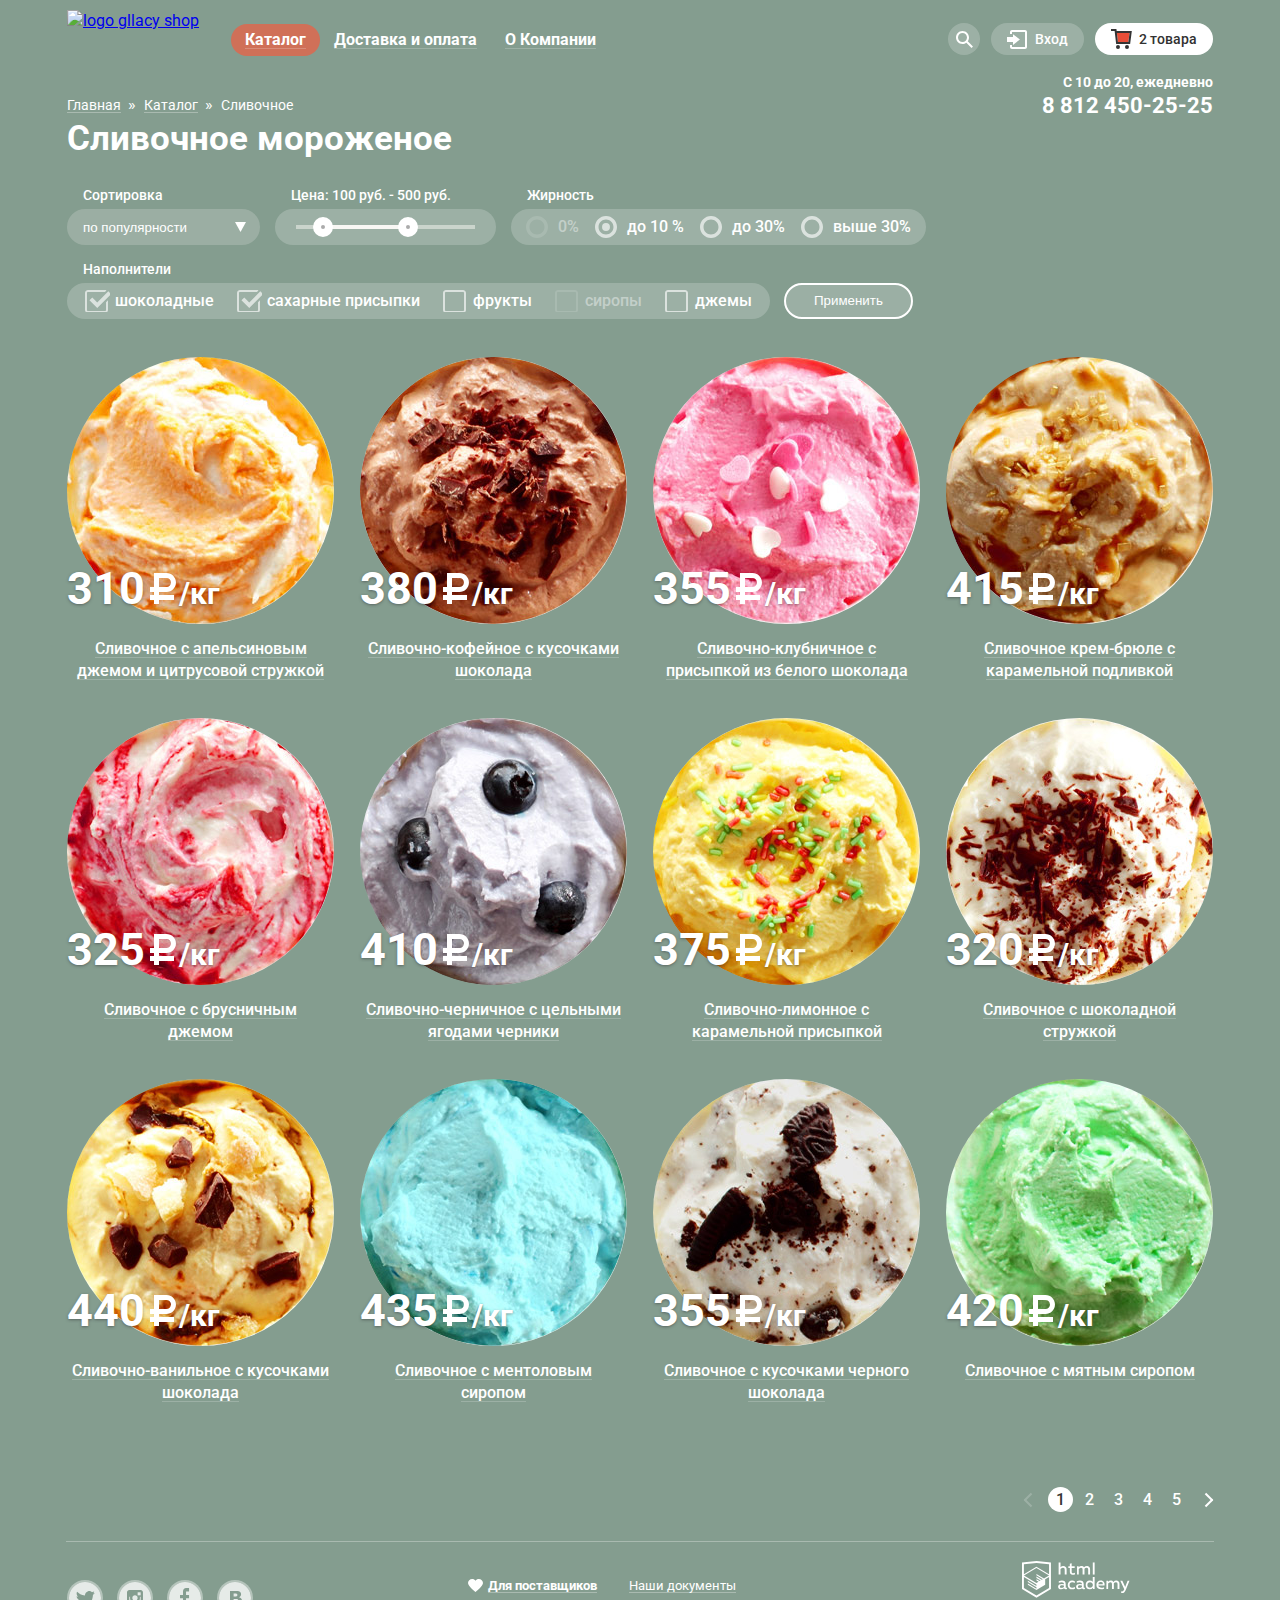
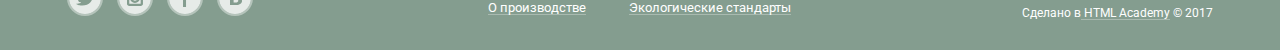
==== commit 1daa83a1: "убрал глобальные теги  Д25" ====
--- a/catalog.html
+++ b/catalog.html
@@ -33,7 +33,7 @@
                 <ul class="window-search">
                   <li>
                     <form class="search-header" action="https://echo.htmlacademy.ru" method="GET">
-                      <input type="search" name="site-search" id="search" placeholder="Что ищем?">
+                      <input class="input-search" type="search" name="site-search" id="search" placeholder="Что ищем?">
                     </form>
                     <label for="search"><span class="visually-hidden">поиск</span></label>
                   </li>
@@ -44,8 +44,8 @@
                   <li>
                     <form class="entry-form"
                     action="https://echo.htmlacademy.ru/" method="POST">
-                      <input type="email" name="user-email" id="email" placeholder="Электронная почта">
-                      <input type="password" name="user-password" placeholder="Пароль">
+                      <input class="input-email" type="email" name="user-email" id="email" placeholder="Электронная почта">
+                      <input class="input-password" type="password" name="user-password" placeholder="Пароль">
                       <button class="btn" type="submit">Войти</button>
                     </form>
                     <div class="registration-container">
--- a/css/style.css
+++ b/css/style.css
@@ -25,8 +25,11 @@
   background-color: #849d8f; 
 }
 /*Поля ввода*/
-input[type="text"],
-textarea {
+.input-text,
+.textarea,
+.input-search,
+.input-email,
+.input-password {
   padding: 9px 14px;
   font-size: 16px;
   line-height: 24px;
@@ -34,47 +37,46 @@
   border: 1px solid rgba(178, 178, 178, 0.52);
   border-radius: 5px;
 }
-input[type="search"],
-input[type="email"],
-input[type="password"] {
-  padding: 9px 14px;
-  font-size: 14px;
-  line-height: 24px;
-  color: #323232;
-  border: 1px solid rgba(178, 178, 178, 0.52);
-  border-radius: 5px;
-}
-input[type="search"]:hover,
-input[type="email"]:hover,
-input[type="password"]:hover,
-input[type="text"]:hover,
-textarea:hover {
+
+.input-text:hover,
+.textarea:hover,
+.input-search:hover,
+.input-email:hover,
+.input-password:hover {
   outline: none;
   border: 1px solid rgba(154, 154, 154, 0.52);
   box-shadow: inset 0 0 0 1px rgba(154, 154, 154, 0.52);
 }
-input[type="search"]:active,
-input[type="email"]:active,
-input[type="password"]:active,
-input[type="text"]:active,
-textarea:active,
-input[type="search"]:focus,
-input[type="email"]:focus,
-input[type="password"]:focus,
-input[type="text"]:focus,
-textarea:focus {
+.input-text:active,
+.textarea:active,
+.input-search:active,
+.input-email:active,
+.input-password:active,
+.input-text:focus,
+.textarea:focus,
+.input-search:focus,
+.input-email:focus,
+.input-password:focus {
   outline: none;
   border: 1px solid rgba(46, 136, 228, 0.52);
   border-radius: 5px;
   box-shadow: inset 0 0 0 1px rgba(46, 136, 228, 0.52);
 } 
-input[type="search"]::-webkit-input-placeholder,
-input[type="email"]::-webkit-input-placeholder,
-input[type="password"]::-webkit-input-placeholder,
-input[type="text"]::-webkit-input-placeholder,
-textarea::-webkit-input-placeholder {
+.input-text::-webkit-input-placeholder,
+.textarea::-webkit-input-placeholder,
+.input-search::-webkit-input-placeholder,
+.input-email::-webkit-input-placeholder,
+.input-password::-webkit-input-placeholder {
   color: #999999;
 }
+.input-text:-ms-input-placeholder,
+.textarea:-ms-input-placeholder,
+.input-search:-ms-input-placeholder,
+.input-email:-ms-input-placeholder,
+.input-password:-ms-input-placeholder {
+  color: #999999;
+}
+
 /* Кнопки--> */
 .button {
   text-decoration: none;
@@ -91,6 +93,7 @@
   background: linear-gradient(to top, rgba(231,74,53, 1), rgba(242, 104, 67, 1));
   box-shadow: 0 2px 2px 0 rgba(172, 16, 0, 0.64);
   border:0;
+  cursor: pointer;
 }
 .button:hover,
 .button:focus,
@@ -126,11 +129,13 @@
   background: rgba(255, 255, 255, 0.3);
 }
 .link-white:hover,
-.link-white:active {
+.link-white:active,
+.link-white:focus {
   color: #ffbc9e;
 }
 .link-white:hover::after,
-.link-white:active::after {
+.link-white:active::after,
+.link-white:focus::after {
   background: rgba(249, 172, 159, 0.3);
 }
 
@@ -149,11 +154,13 @@
   background: rgba(0, 0, 0, 0.3);
 }
 .link-black:hover,
-.link-black:active {
+.link-black:active,
+.link-black:focus {
   color: #e84d37;
 }
 .link-black:hover::after,
-.link-black:active::after {
+.link-black:active::after,
+.link-black:focus::after {
   background: rgba(236, 89, 60, 0.3);
 }
  /*header*/
@@ -571,6 +578,7 @@
 .baners {
   display: flex;
   justify-content: space-between;
+  align-items: flex-start;
   margin-bottom: 33px;
 }
 .baner {
@@ -602,10 +610,12 @@
   border-radius: 23px;
 }
 .baner-left {
+  margin-right: auto; 
   background: #760221 url("../img/raspberry-background.jpg") no-repeat;
   background-position: center;
 }
 .baner-right {
+  margin-left: auto; 
   background: #7b5241 url(../img/chocolate-background.jpg) no-repeat;
   background-position: center;
 }
@@ -717,6 +727,11 @@
   text-decoration: none;
   box-shadow: inset 0 -1px 0 0 rgba( 255, 255, 255, 0.2);
 }
+.catalog-item .name-cream:hover,
+.catalog-item .name-cream:active {
+  color: #ffbc9e;
+  box-shadow: inset 0 -1px 0 0 rgba( 255, 188, 158, 0.3);
+}
  
 /*Особенности*/
 .features {
@@ -783,10 +798,13 @@
 .info {
   display: flex;
   justify-content: space-between;
+  align-items: flex-start;
   margin-bottom: 39px;
 }
 .blog {
   width: 560px;
+  min-height: 220px;
+  margin-right: auto;
   padding: 24px 20px;
   background: rgb(255, 255, 255) url(../img/strawberry-background.jpg) no-repeat 17% 39%;
   border-radius: 12px;
@@ -812,8 +830,14 @@
   text-decoration: none;
   box-shadow: inset 0 -2px 0 0 rgb(50, 50, 50);
 }
+.news-blog a:hover,
+.news-blog a:active {
+  color: #e84d37;
+  box-shadow: inset 0 -2px 0 0 rgba( 255, 188, 158, 0.3);
+}
 .distribution {
   width: 560px;
+  margin-left: auto;
   padding: 5px;
   background-image: repeating-linear-gradient(135deg, #f8f7f4 0px, #f8f7f4 7px, #92cdff 7px, #92cdff 14px, #f8f7f4 14px, #f8f7f4 21px, #fe9e90 21px, #fe9e90 28px);
   border-radius: 8px;
@@ -860,6 +884,7 @@
   position: absolute;
   top: 0;
   width: 100%;
+  border: 0;
  }
 .contact {
   position: relative;
@@ -966,6 +991,7 @@
   height: 155px;
   margin-bottom: 24px;
   padding: 7px 15px;
+  resize: none;
 }
 .modal-form .btn {
   padding: 11px 22px;
@@ -999,7 +1025,8 @@
   opacity: 0.8;
   border-radius: 50%;
 }
-.social-btn:hover {
+.social-btn:hover,
+.social-btn:focus {
   opacity: 1;
   border: 2px solid rgba(255, 255, 255, 0.7);
 }
@@ -1086,6 +1113,9 @@
   border-radius: 5px;
   box-shadow: 0 20px 20px 0 rgba(0, 0, 0, 0.4);
 }
+.window-cart li {
+  display: block;
+}
 .item-cart {
   height: 55px;
 }
@@ -1121,7 +1151,7 @@
 }
 .name-cart {
   width: 245px;
-  padding-top: 23px;
+  padding-top: 22px;
   padding-left: 12px;
   vertical-align: baseline;
 }
@@ -1146,7 +1176,7 @@
 }
 .total-cart {
   margin: 0;
-  padding: 12px 0;
+  padding: 14px 0;
   text-align: right;
   font-size: 15px;
   line-height: 18px;
@@ -1237,6 +1267,7 @@
   color: #ffffff;
   background: rgba(248, 247, 244, 0.2) url(../img/select-down.svg) no-repeat 168px 50%;
   border: none;
+  cursor: pointer;
 }
 .filter-popular select:hover,
 .filter-popular select:active,
@@ -1327,6 +1358,10 @@
 .filter-fat-control label:hover::before {
   opacity: 1;
 }
+.filter-fat-control input:focus + label::before {
+  opacity: 1;
+}
+.filter-fat-control input:disabled + label,
 .filter-fat-control input:disabled + label::before {
   opacity: 0.4;
 }
@@ -1364,6 +1399,7 @@
 .filter-additive-control input:focus + label::before {
   opacity: 1;
 }
+.filter-additive-control input:disabled + label,
 .filter-additive-control input:disabled + label::before {
   opacity: 0.4;
 }
@@ -1381,8 +1417,10 @@
   background-color: rgba(255, 255, 255, 0.19);
   border: 2px solid #ffffff;
   border-radius: 18px;
-}
-.btn-filter:hover {
+  cursor: pointer;
+}
+.btn-filter:hover,
+.btn-filter:focus {
   color: #323232;
   padding: 9px 30px;
   background-color: rgba(255, 255, 255, 1);
@@ -1481,5 +1519,3 @@
   opacity: 0.2;
   cursor: auto;
 }
-
-
